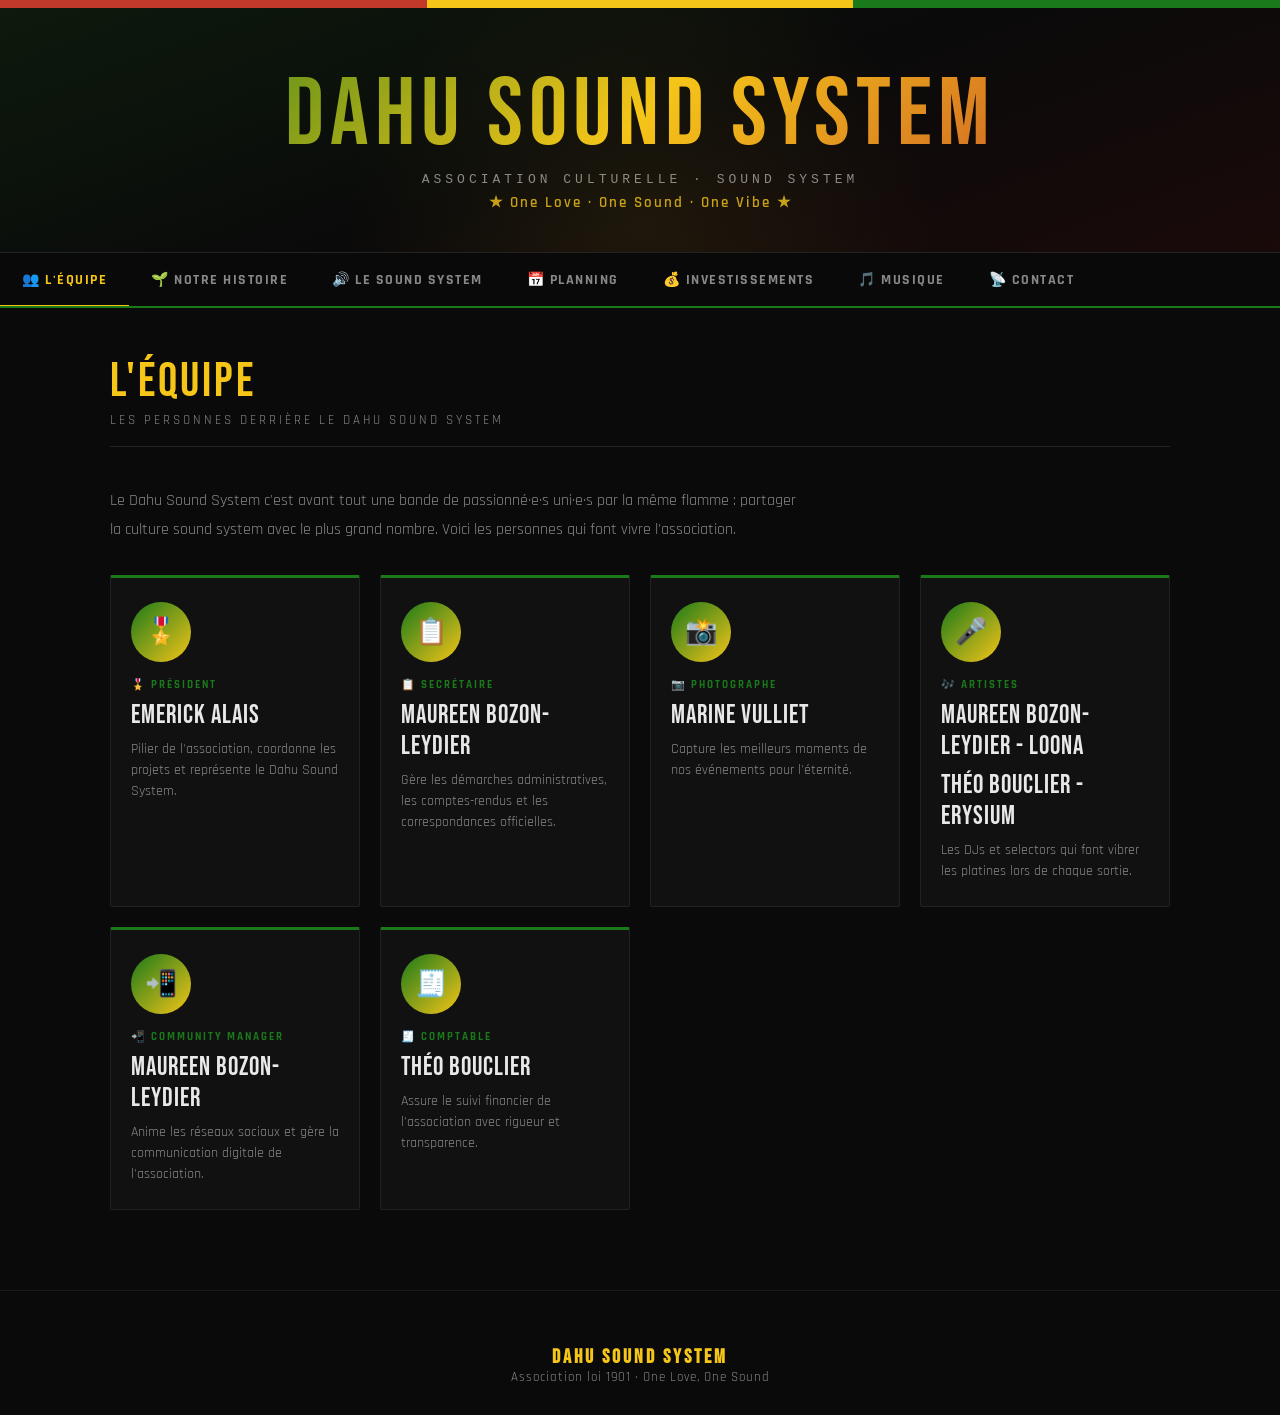
==== index.html @ a4a9c368 "Update index.html" ====
<!DOCTYPE html>
<html lang="fr">
<head>
<meta charset="UTF-8">
<meta name="viewport" content="width=device-width, initial-scale=1.0">
<title>Dahu Sound System</title>
<link href="https://fonts.googleapis.com/css2?family=Bebas+Neue&family=Rajdhani:wght@400;600;700&family=Ubuntu+Mono&display=swap" rel="stylesheet">
<style>
  :root {
    --rasta-green: #1a7a1a;
    --rasta-yellow: #f5c518;
    --rasta-red: #c0392b;
    --dark-bg: #0a0a0a;
    --card-bg: #111111;
    --card-border: #222222;
    --text-main: #e8e8e8;
    --text-muted: #888888;
    --accent: #f5c518;
  }

  * { margin: 0; padding: 0; box-sizing: border-box; }

  body {
    background: var(--dark-bg);
    color: var(--text-main);
    font-family: 'Rajdhani', sans-serif;
    font-size: 17px;
    min-height: 100vh;
  }

  /* ── RASTA BANNER ── */
  .rasta-banner {
    display: flex;
    height: 8px;
    position: sticky;
    top: 0;
    z-index: 1000;
  }
  .rasta-banner span {
    flex: 1;
  }
  .rasta-banner .r { background: var(--rasta-red); }
  .rasta-banner .y { background: var(--rasta-yellow); }
  .rasta-banner .g { background: var(--rasta-green); }

  /* ── HERO ── */
  .hero {
    position: relative;
    background: linear-gradient(160deg, #0d1a0d 0%, #0a0a0a 50%, #1a0a0a 100%);
    padding: 60px 20px 40px;
    text-align: center;
    overflow: hidden;
    border-bottom: 1px solid #222;
  }
  .hero::before {
    content: '';
    position: absolute;
    top: -80px; left: 50%; transform: translateX(-50%);
    width: 600px; height: 600px;
    background: radial-gradient(circle, rgba(245,197,24,0.07) 0%, transparent 70%);
    pointer-events: none;
  }
  .hero-logo {
    font-family: 'Bebas Neue', sans-serif;
    font-size: clamp(48px, 10vw, 96px);
    letter-spacing: 6px;
    line-height: 1;
    background: linear-gradient(135deg, var(--rasta-green) 0%, var(--rasta-yellow) 50%, var(--rasta-red) 100%);
    -webkit-background-clip: text;
    -webkit-text-fill-color: transparent;
    background-clip: text;
    margin-bottom: 8px;
  }
  .hero-sub {
    font-family: 'Ubuntu Mono', monospace;
    color: var(--text-muted);
    letter-spacing: 4px;
    font-size: 13px;
    text-transform: uppercase;
    margin-bottom: 6px;
  }
  .hero-tagline {
    color: var(--rasta-yellow);
    font-size: 15px;
    font-weight: 600;
    letter-spacing: 2px;
    opacity: 0.8;
  }

  /* ── NAV ── */
  .nav-wrapper {
    background: rgba(10,10,10,0.97);
    border-bottom: 2px solid var(--rasta-green);
    position: sticky;
    top: 8px;
    z-index: 999;
    overflow-x: auto;
    white-space: nowrap;
  }
  .nav {
    display: inline-flex;
    min-width: 100%;
  }
  .nav-btn {
    background: none;
    border: none;
    color: var(--text-muted);
    font-family: 'Rajdhani', sans-serif;
    font-size: 14px;
    font-weight: 700;
    letter-spacing: 1.5px;
    text-transform: uppercase;
    padding: 16px 22px;
    cursor: pointer;
    transition: all 0.2s;
    border-bottom: 3px solid transparent;
    position: relative;
    top: 2px;
    flex-shrink: 0;
  }
  .nav-btn:hover { color: var(--rasta-yellow); }
  .nav-btn.active {
    color: var(--rasta-yellow);
    border-bottom-color: var(--rasta-yellow);
  }

  /* ── CONTENT ── */
  .content {
    max-width: 1100px;
    margin: 0 auto;
    padding: 50px 20px 80px;
  }

  .section { display: none; }
  .section.active { display: block; animation: fadeIn 0.35s ease; }

  @keyframes fadeIn {
    from { opacity: 0; transform: translateY(12px); }
    to   { opacity: 1; transform: translateY(0); }
  }

  /* ── TYPOGRAPHY ── */
  .section-title {
    font-family: 'Bebas Neue', sans-serif;
    font-size: 48px;
    letter-spacing: 3px;
    color: var(--rasta-yellow);
    margin-bottom: 6px;
    line-height: 1;
  }
  .section-subtitle {
    color: var(--text-muted);
    font-size: 13px;
    letter-spacing: 3px;
    text-transform: uppercase;
    margin-bottom: 40px;
    padding-bottom: 18px;
    border-bottom: 1px solid #222;
  }

  /* ── CARDS ── */
  .cards-grid {
    display: grid;
    grid-template-columns: repeat(auto-fill, minmax(220px, 1fr));
    gap: 20px;
    margin-top: 30px;
  }
  .card {
    background: var(--card-bg);
    border: 1px solid var(--card-border);
    border-top: 3px solid var(--rasta-green);
    padding: 24px 20px;
    border-radius: 2px;
    transition: border-top-color 0.2s, transform 0.2s;
  }
  .card:hover { border-top-color: var(--rasta-yellow); transform: translateY(-3px); }
  .card-role {
    font-size: 11px;
    letter-spacing: 2px;
    text-transform: uppercase;
    color: var(--rasta-green);
    margin-bottom: 8px;
    font-weight: 700;
  }
  .card-name {
    font-family: 'Bebas Neue', sans-serif;
    font-size: 26px;
    letter-spacing: 1px;
    margin-bottom: 8px;
  }
  .card-desc {
    color: var(--text-muted);
    font-size: 14px;
    line-height: 1.5;
  }
  .card-avatar {
    width: 60px; height: 60px;
    border-radius: 50%;
    background: linear-gradient(135deg, var(--rasta-green), var(--rasta-yellow));
    display: flex; align-items: center; justify-content: center;
    font-family: 'Bebas Neue', sans-serif;
    font-size: 26px;
    color: #000;
    margin-bottom: 16px;
  }

  /* ── TIMELINE ── */
  .timeline { margin-top: 30px; }
  .timeline-item {
    display: flex;
    gap: 24px;
    margin-bottom: 32px;
    position: relative;
  }
  .timeline-item::before {
    content: '';
    position: absolute;
    left: 49px; top: 40px;
    width: 2px; height: calc(100% + 32px);
    background: linear-gradient(to bottom, var(--rasta-green), transparent);
  }
  .timeline-item:last-child::before { display: none; }
  .timeline-year {
    font-family: 'Bebas Neue', sans-serif;
    font-size: 20px;
    color: var(--rasta-yellow);
    min-width: 60px;
    padding-top: 4px;
    text-align: center;
  }
  .timeline-dot {
    width: 14px; height: 14px;
    border-radius: 50%;
    background: var(--rasta-green);
    margin-top: 8px;
    flex-shrink: 0;
    box-shadow: 0 0 10px rgba(26,122,26,0.5);
  }
  .timeline-text h3 {
    color: var(--text-main);
    font-size: 18px;
    font-weight: 700;
    margin-bottom: 4px;
  }
  .timeline-text p { color: var(--text-muted); font-size: 15px; line-height: 1.6; }

  /* ── SUB-TABS ── */
  .sub-nav {
    display: flex;
    gap: 6px;
    margin-bottom: 30px;
    flex-wrap: wrap;
  }
  .sub-btn {
    background: #151515;
    border: 1px solid #333;
    color: var(--text-muted);
    font-family: 'Rajdhani', sans-serif;
    font-size: 13px;
    font-weight: 700;
    letter-spacing: 1px;
    text-transform: uppercase;
    padding: 8px 18px;
    cursor: pointer;
    transition: all 0.2s;
    border-radius: 2px;
  }
  .sub-btn:hover { color: var(--text-main); border-color: #555; }
  .sub-btn.active {
    background: var(--rasta-green);
    border-color: var(--rasta-green);
    color: #fff;
  }
  .sub-section { display: none; }
  .sub-section.active { display: block; animation: fadeIn 0.25s ease; }

  /* ── PHOTO GRID ── */
  .photo-grid {
    display: grid;
    grid-template-columns: repeat(auto-fill, minmax(240px, 1fr));
    gap: 12px;
    margin-top: 20px;
  }
  .photo-placeholder {
    aspect-ratio: 4/3;
    background: linear-gradient(135deg, #151515, #1a1a1a);
    border: 1px solid #252525;
    border-radius: 2px;
    display: flex;
    flex-direction: column;
    align-items: center;
    justify-content: center;
    color: #333;
    font-size: 13px;
    letter-spacing: 1px;
    text-transform: uppercase;
    gap: 8px;
    transition: border-color 0.2s;
  }
  .photo-placeholder:hover { border-color: var(--rasta-green); }
  .photo-placeholder svg { opacity: 0.3; }

  /* ── PLANNING TABLE ── */
  .planning-table {
    width: 100%;
    border-collapse: collapse;
    margin-top: 20px;
  }
  .planning-table th {
    text-align: left;
    padding: 12px 16px;
    font-size: 11px;
    letter-spacing: 2px;
    text-transform: uppercase;
    color: var(--rasta-green);
    border-bottom: 2px solid #222;
    font-weight: 700;
  }
  .planning-table td {
    padding: 14px 16px;
    border-bottom: 1px solid #1a1a1a;
    font-size: 15px;
    vertical-align: middle;
  }
  .planning-table tr:hover td { background: #111; }
  .badge {
    display: inline-block;
    padding: 3px 10px;
    border-radius: 20px;
    font-size: 11px;
    font-weight: 700;
    letter-spacing: 1px;
    text-transform: uppercase;
  }
  .badge-confirmed { background: rgba(26,122,26,0.2); color: var(--rasta-green); border: 1px solid var(--rasta-green); }
  .badge-pending   { background: rgba(245,197,24,0.15); color: var(--rasta-yellow); border: 1px solid var(--rasta-yellow); }

  /* ── BUDGET ── */
  .budget-total {
    background: linear-gradient(135deg, #0d1a0d, #111);
    border: 1px solid var(--rasta-green);
    border-left: 5px solid var(--rasta-green);
    padding: 32px;
    margin-bottom: 30px;
    display: flex;
    align-items: center;
    gap: 30px;
    flex-wrap: wrap;
  }
  .budget-amount {
    font-family: 'Bebas Neue', sans-serif;
    font-size: 64px;
    color: var(--rasta-yellow);
    line-height: 1;
    letter-spacing: 2px;
  }
  .budget-label { color: var(--text-muted); font-size: 13px; letter-spacing: 2px; text-transform: uppercase; }
  .budget-rows { margin-top: 20px; }
  .budget-row {
    display: flex;
    justify-content: space-between;
    align-items: center;
    padding: 14px 0;
    border-bottom: 1px solid #1a1a1a;
  }
  .budget-row-name { color: var(--text-main); font-weight: 600; }
  .budget-row-amount { color: var(--rasta-yellow); font-family: 'Ubuntu Mono', monospace; font-size: 15px; }
  .budget-row-bar { height: 3px; background: #1a1a1a; margin-top: 6px; border-radius: 2px; overflow: hidden; }
  .budget-row-fill { height: 100%; background: linear-gradient(90deg, var(--rasta-green), var(--rasta-yellow)); border-radius: 2px; }

  /* ── MUSIC LINKS ── */
  .music-links { display: flex; flex-direction: column; gap: 14px; margin-top: 20px; }
  .music-link {
    display: flex;
    align-items: center;
    gap: 16px;
    background: var(--card-bg);
    border: 1px solid var(--card-border);
    padding: 18px 22px;
    text-decoration: none;
    color: var(--text-main);
    transition: border-color 0.2s, transform 0.2s;
    border-radius: 2px;
  }
  .music-link:hover { border-color: var(--rasta-yellow); transform: translateX(4px); }
  .music-link-icon {
    width: 44px; height: 44px;
    border-radius: 50%;
    display: flex; align-items: center; justify-content: center;
    font-size: 20px;
    flex-shrink: 0;
  }
  .music-link-info strong { display: block; font-size: 16px; font-weight: 700; margin-bottom: 2px; }
  .music-link-info span { color: var(--text-muted); font-size: 13px; }

  /* ── CONTACT ── */
  .contact-grid { display: grid; grid-template-columns: repeat(auto-fill, minmax(260px, 1fr)); gap: 16px; margin-top: 20px; }
  .contact-card {
    display: flex;
    align-items: center;
    gap: 16px;
    background: var(--card-bg);
    border: 1px solid var(--card-border);
    padding: 20px;
    border-radius: 2px;
    text-decoration: none;
    color: var(--text-main);
    transition: all 0.2s;
  }
  .contact-card:hover { border-color: var(--rasta-yellow); transform: translateY(-2px); }
  .contact-icon {
    width: 48px; height: 48px;
    border-radius: 8px;
    display: flex; align-items: center; justify-content: center;
    font-size: 22px;
    flex-shrink: 0;
  }
  .contact-info strong { display: block; font-size: 15px; font-weight: 700; }
  .contact-info span { color: var(--text-muted); font-size: 13px; }

  /* ── MATOS LINKS ── */
  .matos-list { display: grid; grid-template-columns: repeat(auto-fill, minmax(300px, 1fr)); gap: 14px; margin-top: 20px; }
  .matos-card {
    background: var(--card-bg);
    border: 1px solid var(--card-border);
    border-left: 4px solid var(--rasta-red);
    padding: 20px;
    border-radius: 2px;
    text-decoration: none;
    color: var(--text-main);
    display: block;
    transition: all 0.2s;
  }
  .matos-card:hover { border-left-color: var(--rasta-yellow); transform: translateX(4px); }
  .matos-card strong { display: block; font-size: 16px; font-weight: 700; margin-bottom: 4px; }
  .matos-card span { color: var(--text-muted); font-size: 13px; }

  /* ── DESCRIPTION TEXT ── */
  .prose {
    color: var(--text-muted);
    line-height: 1.8;
    font-size: 16px;
    max-width: 700px;
    margin-bottom: 30px;
  }
  .prose strong { color: var(--text-main); }

  /* ── RASTA STRIPE DIVIDER ── */
  .rasta-divider {
    display: flex;
    height: 3px;
    margin: 30px 0;
    border-radius: 2px;
    overflow: hidden;
  }
  .rasta-divider span { flex: 1; }
  .rasta-divider .r { background: var(--rasta-red); }
  .rasta-divider .y { background: var(--rasta-yellow); }
  .rasta-divider .g { background: var(--rasta-green); }

  /* ── FOOTER ── */
  footer {
    text-align: center;
    padding: 30px 20px;
    border-top: 1px solid #1a1a1a;
    color: var(--text-muted);
    font-size: 13px;
    letter-spacing: 1px;
  }
  .footer-rasta { display: flex; height: 4px; margin-bottom: 20px; }
  .footer-rasta span { flex: 1; }

  /* ── SCROLLBAR ── */
  ::-webkit-scrollbar { width: 6px; height: 6px; }
  ::-webkit-scrollbar-track { background: #0a0a0a; }
  ::-webkit-scrollbar-thumb { background: var(--rasta-green); border-radius: 3px; }

  @media (max-width: 600px) {
    .nav-btn { padding: 14px 14px; font-size: 12px; }
    .budget-amount { font-size: 44px; }
    .section-title { font-size: 36px; }
  }
</style>

</head>
<body>

<!-- Rasta banner -->
<div class="rasta-banner">
  <span class="r"></span><span class="y"></span><span class="g"></span>
</div>

<!-- HERO -->
<div class="hero">
  <div class="hero-logo">Dahu Sound System</div>
  <div class="hero-sub">Association Culturelle · Sound System</div>
  <div class="hero-tagline">★ One Love · One Sound · One Vibe ★</div>
</div>

<!-- NAVIGATION -->
<div class="nav-wrapper">
  <nav class="nav">
    <button class="nav-btn active" onclick="showSection('equipe')">👥 L'Équipe</button>
    <button class="nav-btn" onclick="showSection('creation')">🌱 Notre Histoire</button>
    <button class="nav-btn" onclick="showSection('sound')">🔊 Le Sound System</button>
    <button class="nav-btn" onclick="showSection('planning')">📅 Planning</button>
    <button class="nav-btn" onclick="showSection('budget')">💰 Investissements</button>
    <button class="nav-btn" onclick="showSection('musique')">🎵 Musique</button>
    <button class="nav-btn" onclick="showSection('contact')">📡 Contact</button>
  </nav>
</div>

<!-- CONTENT -->
<div class="content">

  <!-- ═══ ÉQUIPE ═══ -->
  <div id="equipe" class="section active">
    <div class="section-title">L'Équipe</div>
    <div class="section-subtitle">Les personnes derrière le Dahu Sound System</div>
    <p class="prose">Le Dahu Sound System c'est avant tout une bande de passionné·e·s uni·e·s par la même flamme : partager la culture sound system avec le plus grand nombre. Voici les personnes qui font vivre l'association.</p>
    <div class="cards-grid">
      <div class="card">
        <div class="card-avatar">🎖️</div>
        <div class="card-role">🎖️ Président</div>
        <div class="card-name">Emerick ALAIS</div>
        <div class="card-desc">Pilier de l'association, coordonne les projets et représente le Dahu Sound System.</div>
      </div>
      <div class="card">
        <div class="card-avatar">📋</div>
        <div class="card-role">📋 Secrétaire</div>
        <div class="card-name">Maureen BOZON-LEYDIER</div>
        <div class="card-desc">Gère les démarches administratives, les comptes-rendus et les correspondances officielles.</div>
      </div>
      <div class="card">
        <div class="card-avatar">📸</div>
        <div class="card-role">📷 Photographe</div>
        <div class="card-name">Marine VULLIET</div>
        <div class="card-desc">Capture les meilleurs moments de nos événements pour l'éternité.</div>
      </div>
      <div class="card">
        <div class="card-avatar">🎤</div>
        <div class="card-role">🎶 Artistes</div>
        <div class="card-name">Maureen BOZON-LEYDIER - LOONA</div>
        <div class="card-name">Théo BOUCLIER - ERYSIUM</div>
        <div class="card-desc">Les DJs et selectors qui font vibrer les platines lors de chaque sortie.</div>
      </div>
      <div class="card">
        <div class="card-avatar">📲</div>
        <div class="card-role">📲 Community Manager</div>
        <div class="card-name">Maureen BOZON-LEYDIER</div>
        <div class="card-desc">Anime les réseaux sociaux et gère la communication digitale de l'association.</div>
      </div>
      <div class="card">
        <div class="card-avatar">🧾</div>
        <div class="card-role">🧾 Comptable</div>
        <div class="card-name">Théo BOUCLIER</div>
        <div class="card-desc">Assure le suivi financier de l'association avec rigueur et transparence.</div>
      </div>
    </div>
  </div>

  <!-- ═══ HISTOIRE ═══ -->
  <div id="creation" class="section">
    <div class="section-title">Notre Histoire</div>
    <div class="section-subtitle">La genèse du Dahu Sound System</div>
    <p class="prose">
      Le Dahu Sound System est né d'une passion partagée pour la culture reggae, dub et sound system. Depuis nos débuts, nous construisons pièce par pièce un sound capable de faire vibrer les murs et les cœurs. Voici les grandes étapes de notre aventure collective.
    </p>
    <div class="rasta-divider"><span class="r"></span><span class="y"></span><span class="g"></span></div>
    <div class="timeline">
      <div class="timeline-item">
        <div class="timeline-year">2024</div>
        <div class="timeline-dot"></div>
        <div class="timeline-text">
          <h3>🌱 L'idée germe</h3>
          <p>Quelques amis passionnés de sound system décident de se lancer dans l'aventure. Les premières discussions, les premiers rêves, les premières convictions.</p>
        </div>
      </div>
      <div class="timeline-item">
        <div class="timeline-year">07 / 2024</div>
        <div class="timeline-dot"></div>
        <div class="timeline-text">
          <h3>📜 Création officielle de l'association</h3>
          <p>Le Dahu Sound System devient une association loi 1901. Rédaction des statuts, élection du bureau, immatriculation. L'aventure est officielle !</p>
        </div>
      </div>
      <div class="timeline-item">
        <div class="timeline-year">2025 - 2026</div>
        <div class="timeline-dot"></div>
        <div class="timeline-text">
          <h3>🔊 Construction du sound</h3>
          <p>Début de la construction artisanale du sound system. Chaque caisse, chaque ampli, chaque câble est choisi, installé et testé avec soin.</p>
        </div>
      </div>
      <div class="timeline-item">
        <div class="timeline-year">12 / 2025</div>
        <div class="timeline-dot"></div>
        <div class="timeline-text">
          <h3>🎉 Première sortie publique</h3>
          <p>Le Crew joue sur les caissons de proches : <a href="https://www.instagram.com/lion.el_sound_system" target="_blank">Lion.el_sound_system</a></p>
        </div>
      </div>
      <div class="timeline-item">
        <div class="timeline-year">04 / 2026</div>
        <div class="timeline-dot"></div>
        <div class="timeline-text">
          <h3>🎉 Première sortie publique</h3>
          <p>Le Dahu Sound System sort pour la première fois et fait résonner sa bass dans l'espace public. Un moment inoubliable pour toute l'équipe.</p>
        </div>
      </div>
      <div class="timeline-item">
        <div class="timeline-year">2026+</div>
        <div class="timeline-dot"></div>
        <div class="timeline-text">
          <h3>🚀 La suite s'écrit...</h3>
          <p>Développement du sound, nouveaux événements, nouvelles collaborations. L'histoire continue, et les meilleures pages restent à écrire.</p>
        </div>
      </div>
    </div>
  </div>

  <!-- ═══ SOUND SYSTEM ═══ -->
  <div id="sound" class="section">
    <div class="section-title">Le Sound System</div>
    <div class="section-subtitle">Technique · Galerie · Construction · Acheter du matos</div>

    <div class="sub-nav">
      <button class="sub-btn active" onclick="showSub('plan')">📐 Plan & Technique</button>
      <button class="sub-btn" onclick="showSub('photos')">📸 Photos</button>
      <button class="sub-btn" onclick="showSub('construction')">🔧 La Construction</button>
      <button class="sub-btn" onclick="showSub('matos')">🛒 Acheter du matos</button>
    </div>

    <!-- Plan -->
    <div id="plan" class="sub-section active">
      <p class="prose">Schéma technique de notre installation. Le Dahu Sound System est construit entièrement par les membres de l'association.</p>
      <p class="prose">
        <strong>Configuration actuelle :</strong> 
        <ul>
          <li>2 caissons de SUB - </li>
          <li>2 caissons medium - </li>
          <li>2 caissons d'aigus - </li>
          <li>1 ampli de puissance 4 canaux (5000W RMS total)</li>
          <li>1 table de mixage DJ 4 voies</li>
          <li>Dsp, effects ...</li>
          <li>Câblage professionnel et connectique -</li>

      </p>
    </div>

    <!-- Photos -->
    <div id="photos" class="sub-section">
      <p class="prose">Galerie photos de nos événements et de notre sound system en action.</p>
      <div class="photo-grid">
        <div class="photo-placeholder">
          <svg width="32" height="32" viewBox="0 0 24 24" fill="none" stroke="currentColor" stroke-width="1.5"><rect x="3" y="3" width="18" height="18" rx="2"/><circle cx="8.5" cy="8.5" r="1.5"/><path d="M21 15l-5-5L5 21"/></svg>
          Ajouter une photo
        </div>
        <div class="photo-placeholder">
          <svg width="32" height="32" viewBox="0 0 24 24" fill="none" stroke="currentColor" stroke-width="1.5"><rect x="3" y="3" width="18" height="18" rx="2"/><circle cx="8.5" cy="8.5" r="1.5"/><path d="M21 15l-5-5L5 21"/></svg>
          Ajouter une photo
        </div>
        <div class="photo-placeholder">
          <svg width="32" height="32" viewBox="0 0 24 24" fill="none" stroke="currentColor" stroke-width="1.5"><rect x="3" y="3" width="18" height="18" rx="2"/><circle cx="8.5" cy="8.5" r="1.5"/><path d="M21 15l-5-5L5 21"/></svg>
          Ajouter une photo
        </div>
        <div class="photo-placeholder">
          <svg width="32" height="32" viewBox="0 0 24 24" fill="none" stroke="currentColor" stroke-width="1.5"><rect x="3" y="3" width="18" height="18" rx="2"/><circle cx="8.5" cy="8.5" r="1.5"/><path d="M21 15l-5-5L5 21"/></svg>
          Ajouter une photo
        </div>
        <div class="photo-placeholder">
          <svg width="32" height="32" viewBox="0 0 24 24" fill="none" stroke="currentColor" stroke-width="1.5"><rect x="3" y="3" width="18" height="18" rx="2"/><circle cx="8.5" cy="8.5" r="1.5"/><path d="M21 15l-5-5L5 21"/></svg>
          Ajouter une photo
        </div>
        <div class="photo-placeholder">
          <svg width="32" height="32" viewBox="0 0 24 24" fill="none" stroke="currentColor" stroke-width="1.5"><rect x="3" y="3" width="18" height="18" rx="2"/><circle cx="8.5" cy="8.5" r="1.5"/><path d="M21 15l-5-5L5 21"/></svg>
          Ajouter une photo
        </div>
      </div>
    </div>

    <!-- Construction -->
    <div id="construction" class="sub-section">
      <p class="prose">Tout notre sound system a été construit de nos propres mains. Voici les étapes clés de la fabrication.</p>
      <div class="photo-grid">
        <div class="photo-placeholder">
          <svg width="32" height="32" viewBox="0 0 24 24" fill="none" stroke="currentColor" stroke-width="1.5"><path d="M14.7 6.3a1 1 0 000 1.4l1.6 1.6a1 1 0 001.4 0l3.77-3.77a6 6 0 01-7.94 7.94l-6.91 6.91a2.12 2.12 0 01-3-3l6.91-6.91a6 6 0 017.94-7.94l-3.76 3.76z"/></svg>
          Phase construction
        </div>
        <div class="photo-placeholder">
          <svg width="32" height="32" viewBox="0 0 24 24" fill="none" stroke="currentColor" stroke-width="1.5"><path d="M14.7 6.3a1 1 0 000 1.4l1.6 1.6a1 1 0 001.4 0l3.77-3.77a6 6 0 01-7.94 7.94l-6.91 6.91a2.12 2.12 0 01-3-3l6.91-6.91a6 6 0 017.94-7.94l-3.76 3.76z"/></svg>
          Câblage interne
        </div>
        <div class="photo-placeholder">
          <svg width="32" height="32" viewBox="0 0 24 24" fill="none" stroke="currentColor" stroke-width="1.5"><path d="M14.7 6.3a1 1 0 000 1.4l1.6 1.6a1 1 0 001.4 0l3.77-3.77a6 6 0 01-7.94 7.94l-6.91 6.91a2.12 2.12 0 01-3-3l6.91-6.91a6 6 0 017.94-7.94l-3.76 3.76z"/></svg>
          Tests audio
        </div>
        <div class="photo-placeholder">
          <svg width="32" height="32" viewBox="0 0 24 24" fill="none" stroke="currentColor" stroke-width="1.5"><path d="M14.7 6.3a1 1 0 000 1.4l1.6 1.6a1 1 0 001.4 0l3.77-3.77a6 6 0 01-7.94 7.94l-6.91 6.91a2.12 2.12 0 01-3-3l6.91-6.91a6 6 0 017.94-7.94l-3.76 3.76z"/></svg>
          Finitions & peinture
        </div>
      </div>
    </div>

    <!-- Matos -->
    <div id="matos" class="sub-section">
      <p class="prose">Les boutiques et sites sur lesquels nous avons acheter du matériel pour la construction du sound system.</p>
      <p class="prose">Attention nous ne prenons aucune responsabilité quand a vos achat et a l'utilisation du matériel.</p>
      <div class="matos-list">
        Exemple :         
        
        
        
        <a href="https://www.toutlehautparleur.com" target="_blank" class="matos-card">
          <strong>🔊 tout le haut parleur</strong>
          <span>Enceintes, amplis, câbles — bon rapport qualité/prix</span>
        </a>
        <a href="https://www.thomann.de/fr" target="_blank" class="matos-card">
          <strong>🎛️ Thomann</strong>
          <span>Le géant européen du matériel audio & musical</span>
        </a>
        <a href="https://www.kirstein.fr" target="_blank" class="matos-card">
          <strong>🎵 Kirstein</strong>
          <span>Matériel DJ, mixage et sono — livraison rapide</span>
        </a>
        <a href="https://www.leroymerlin.fr" target="_blank" class="matos-card">
          <strong>🪚 Leroy Merlin</strong>
          <span>Bois, visserie, outillage pour la construction des baffles</span>
        </a>
        <a href="https://www.amazon.fr" target="_blank" class="matos-card">
          <strong>📦 Amazon</strong>
          <span>Connecteurs, câbles, quincaillerie en tout genre</span>
        </a>
        <a href="https://www.jbaudiounits.com/" target="_blank" class="matos-card">
          <strong>🎵 JB Audio Units</strong>
          <span>Dub siren, effects : Reverb / Echo </span>
        </a>
      </div>
    </div>
  </div>

  <!-- ═══ PLANNING ═══ -->
  <div id="planning" class="section">
    <div class="section-title">Planning</div>
    <div class="section-subtitle">Nos prochaines sorties et événements</div>
    <table class="planning-table">
      <thead>
        <tr>
          <th>Date</th>
          <th>Événement</th>
          <th>Lieu</th>
          <th>Statut</th>
        </tr>
      </thead>
      <tbody>
        <tr>
          <td><strong>11 Avr 2025</strong></td>
          <td>Sound System Session #1</td>
          <td>📍 Thorens-Glières</td>
          <td><span class="badge badge-confirmed">Confirmé</span></td>
        </tr>
        <tr>
          <td><strong>?</strong></td>
          <td>Autres ??</td>
          <td>📍 À définir</td>
          <td><span class="badge badge-pending">En attente</span></td>
        </tr>
      </tbody>
    </table>
    <p style="color:var(--text-muted);font-size:13px;margin-top:20px;">* Les dates et lieux peuvent évoluer. Suivez-nous sur nos réseaux pour les annonces officielles.</p>
  </div>

  <!-- ═══ BUDGET ═══ -->
  <div id="budget" class="section">
    <div class="section-title">Investissements</div>
    <div class="section-subtitle">Transparence totale sur les dépenses de l'association</div>
    <div class="budget-total">
      <div>
        <div class="budget-label">💰 Investissement total</div>
        <div class="budget-amount">2 182,95 €</div>
        <div class="budget-label" style="margin-top:6px;">depuis la création du Dahu Sound System</div>
      </div>
    </div>
    <div class="budget-rows">
      <div class="budget-row">
        <div>
          <div class="budget-row-name">🔊 Haut-parleurs</div>
          <div class="budget-row-bar"><div class="budget-row-fill" style="width:70%"></div></div>
        </div>
        <div class="budget-row-amount">X XXX €</div>
      </div>
      <div class="budget-row">
        <div>
          <div class="budget-row-name">⚡ Amplification</div>
          <div class="budget-row-bar"><div class="budget-row-fill" style="width:45%"></div></div>
        </div>
        <div class="budget-row-amount">X XXX €</div>
      </div>
      <div class="budget-row">
        <div>
          <div class="budget-row-name">🎛️ Mixage & sources</div>
          <div class="budget-row-bar"><div class="budget-row-fill" style="width:30%"></div></div>
        </div>
        <div class="budget-row-amount">X XXX €</div>
      </div>
      <div class="budget-row">
        <div>
          <div class="budget-row-name">🪚 Bois & construction</div>
          <div class="budget-row-bar"><div class="budget-row-fill" style="width:25%"></div></div>
        </div>
        <div class="budget-row-amount">X XXX €</div>
      </div>
      <div class="budget-row">
        <div>
          <div class="budget-row-name">🔌 Câblage & connectique</div>
          <div class="budget-row-bar"><div class="budget-row-fill" style="width:15%"></div></div>
        </div>
        <div class="budget-row-amount">X XXX €</div>
      </div>
      <div class="budget-row">
        <div>
          <div class="budget-row-name">📜 Frais administratifs</div>
          <div class="budget-row-bar"><div class="budget-row-fill" style="width:5%"></div></div>
        </div>
        <div class="budget-row-amount">X XXX €</div>
      </div>
    </div>
  </div>

  <!-- ═══ MUSIQUE ═══ -->
  <div id="musique" class="section">
    <div class="section-title">Musique</div>
    <div class="section-subtitle">Productions & mixes des membres du Dahu Sound System</div>
    <p class="prose">Retrouvez les créations musicales des membres de l'association : mixes, productions, riddims et exclusivités. Tout ça fait avec amour et passion.</p>
    <div class="music-links">
      <a href="#" class="music-link">
        <div class="music-link-icon" style="background:rgba(245,197,24,0.15);color:var(--rasta-yellow);">🎧</div>
        <div class="music-link-info">
          <strong>SoundCloud – Dahu Sound System</strong>
          <span>Nos mixes en écoute libre</span>
        </div>
        <div style="margin-left:auto;color:#333;">→</div>
      </a>
    </div>
  </div>

  <!-- ═══ CONTACT ═══ -->
  <div id="contact" class="section">
    <div class="section-title">Nous Contacter</div>
    <div class="section-subtitle">Rejoins la vibe, connecte-toi au Dahu</div>
    <p class="prose">Tu veux en savoir plus, proposer une date, collaborer ou juste dire allo ? Voici tous nos canaux de communication.</p>
    <div class="contact-grid">
      <a href="https://instagram.com/dahusoundsystem" target="_blank" class="contact-card">
        <div class="contact-icon" style="background:linear-gradient(135deg,#f09433,#e6683c,#dc2743,#cc2366,#bc1888);">📸</div>
        <div class="contact-info">
          <strong>Instagram</strong>
          <span>@dahusoundsystem</span>
        </div>
      </a>
      <a href="mailto:contact@dahusoundsystem.fr" class="contact-card">
        <div class="contact-icon" style="background:linear-gradient(135deg,var(--rasta-green),#0d4d0d);">✉️</div>
        <div class="contact-info">
          <strong>Email</strong>
          <span>contact@dahusoundsystem.fr</span>
        </div>
      </a>
    </div>
    <div class="rasta-divider" style="margin-top:40px;"><span class="r"></span><span class="y"></span><span class="g"></span></div>
    <p class="prose" style="text-align:center;margin-top:30px;max-width:100%;">
      <strong>Une association, une passion, une famille.</strong><br>
      Le Dahu Sound System vous attend sur la piste.
    </p>
  </div>

</div>

<!-- FOOTER -->
<footer>
  <div class="footer-rasta"><span class="r"></span><span class="y"></span><span class="g"></span></div>
  <strong style="color:var(--rasta-yellow);font-family:'Bebas Neue',sans-serif;font-size:20px;letter-spacing:3px;">Dahu Sound System</strong><br>
  Association loi 1901 · One Love, One Sound
</footer>

<script>
function showSection(id) {
  document.querySelectorAll('.section').forEach(s => s.classList.remove('active'));
  document.querySelectorAll('.nav-btn').forEach(b => b.classList.remove('active'));
  document.getElementById(id).classList.add('active');
  event.target.classList.add('active');
  window.scrollTo({ top: 0, behavior: 'smooth' });
}
function showSub(id) {
  document.querySelectorAll('.sub-section').forEach(s => s.classList.remove('active'));
  document.querySelectorAll('.sub-btn').forEach(b => b.classList.remove('active'));
  document.getElementById(id).classList.add('active');
  event.target.classList.add('active');
}
</script>
</body>
</html>
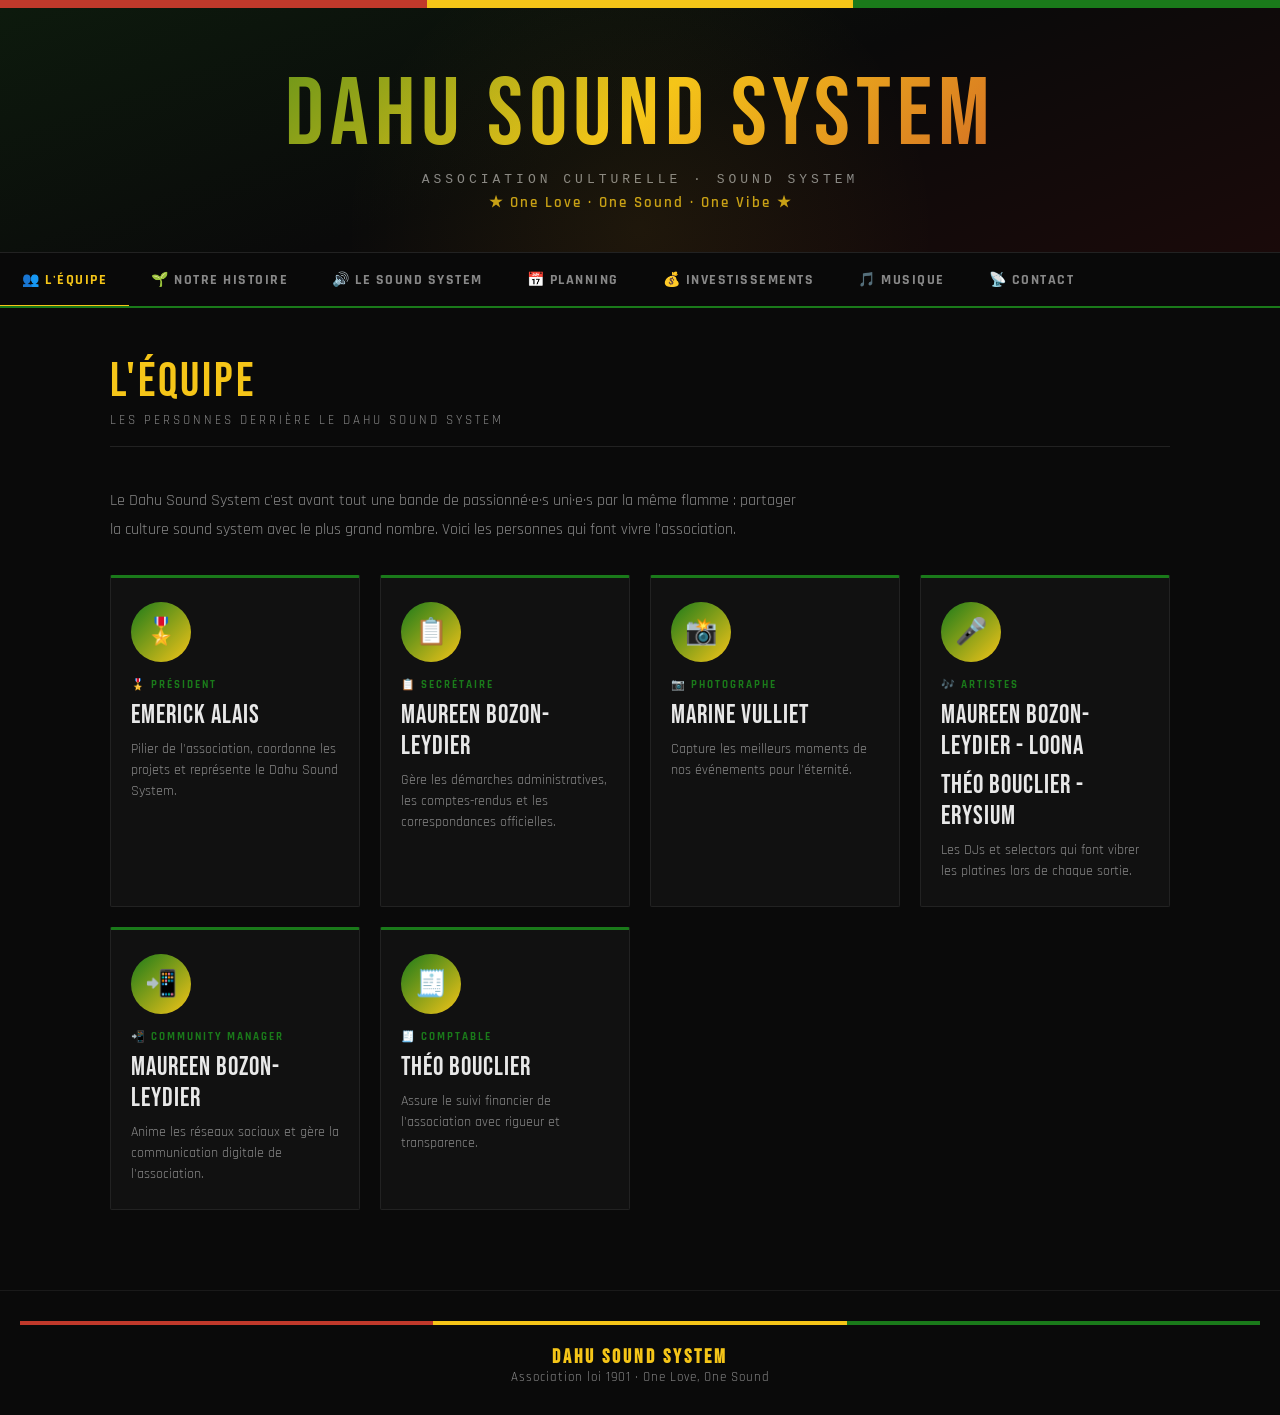
==== commit 0becaf63: "restructuration du dev" ====
--- a/index.html
+++ b/index.html
@@ -3,518 +3,20 @@
 <head>
 <meta charset="UTF-8">
 <meta name="viewport" content="width=device-width, initial-scale=1.0">
-<title>Dahu Sound System</title>
+<title>Dahu Sound System — L'Équipe</title>
+<link rel="preconnect" href="https://fonts.googleapis.com">
+<link rel="preconnect" href="https://fonts.gstatic.com" crossorigin>
 <link href="https://fonts.googleapis.com/css2?family=Bebas+Neue&family=Rajdhani:wght@400;600;700&family=Ubuntu+Mono&display=swap" rel="stylesheet">
-<style>
-  :root {
-    --rasta-green: #1a7a1a;
-    --rasta-yellow: #f5c518;
-    --rasta-red: #c0392b;
-    --dark-bg: #0a0a0a;
-    --card-bg: #111111;
-    --card-border: #222222;
-    --text-main: #e8e8e8;
-    --text-muted: #888888;
-    --accent: #f5c518;
-  }
-
-  * { margin: 0; padding: 0; box-sizing: border-box; }
-
-  body {
-    background: var(--dark-bg);
-    color: var(--text-main);
-    font-family: 'Rajdhani', sans-serif;
-    font-size: 17px;
-    min-height: 100vh;
-  }
-
-  /* ── RASTA BANNER ── */
-  .rasta-banner {
-    display: flex;
-    height: 8px;
-    position: sticky;
-    top: 0;
-    z-index: 1000;
-  }
-  .rasta-banner span {
-    flex: 1;
-  }
-  .rasta-banner .r { background: var(--rasta-red); }
-  .rasta-banner .y { background: var(--rasta-yellow); }
-  .rasta-banner .g { background: var(--rasta-green); }
-
-  /* ── HERO ── */
-  .hero {
-    position: relative;
-    background: linear-gradient(160deg, #0d1a0d 0%, #0a0a0a 50%, #1a0a0a 100%);
-    padding: 60px 20px 40px;
-    text-align: center;
-    overflow: hidden;
-    border-bottom: 1px solid #222;
-  }
-  .hero::before {
-    content: '';
-    position: absolute;
-    top: -80px; left: 50%; transform: translateX(-50%);
-    width: 600px; height: 600px;
-    background: radial-gradient(circle, rgba(245,197,24,0.07) 0%, transparent 70%);
-    pointer-events: none;
-  }
-  .hero-logo {
-    font-family: 'Bebas Neue', sans-serif;
-    font-size: clamp(48px, 10vw, 96px);
-    letter-spacing: 6px;
-    line-height: 1;
-    background: linear-gradient(135deg, var(--rasta-green) 0%, var(--rasta-yellow) 50%, var(--rasta-red) 100%);
-    -webkit-background-clip: text;
-    -webkit-text-fill-color: transparent;
-    background-clip: text;
-    margin-bottom: 8px;
-  }
-  .hero-sub {
-    font-family: 'Ubuntu Mono', monospace;
-    color: var(--text-muted);
-    letter-spacing: 4px;
-    font-size: 13px;
-    text-transform: uppercase;
-    margin-bottom: 6px;
-  }
-  .hero-tagline {
-    color: var(--rasta-yellow);
-    font-size: 15px;
-    font-weight: 600;
-    letter-spacing: 2px;
-    opacity: 0.8;
-  }
-
-  /* ── NAV ── */
-  .nav-wrapper {
-    background: rgba(10,10,10,0.97);
-    border-bottom: 2px solid var(--rasta-green);
-    position: sticky;
-    top: 8px;
-    z-index: 999;
-    overflow-x: auto;
-    white-space: nowrap;
-  }
-  .nav {
-    display: inline-flex;
-    min-width: 100%;
-  }
-  .nav-btn {
-    background: none;
-    border: none;
-    color: var(--text-muted);
-    font-family: 'Rajdhani', sans-serif;
-    font-size: 14px;
-    font-weight: 700;
-    letter-spacing: 1.5px;
-    text-transform: uppercase;
-    padding: 16px 22px;
-    cursor: pointer;
-    transition: all 0.2s;
-    border-bottom: 3px solid transparent;
-    position: relative;
-    top: 2px;
-    flex-shrink: 0;
-  }
-  .nav-btn:hover { color: var(--rasta-yellow); }
-  .nav-btn.active {
-    color: var(--rasta-yellow);
-    border-bottom-color: var(--rasta-yellow);
-  }
-
-  /* ── CONTENT ── */
-  .content {
-    max-width: 1100px;
-    margin: 0 auto;
-    padding: 50px 20px 80px;
-  }
-
-  .section { display: none; }
-  .section.active { display: block; animation: fadeIn 0.35s ease; }
-
-  @keyframes fadeIn {
-    from { opacity: 0; transform: translateY(12px); }
-    to   { opacity: 1; transform: translateY(0); }
-  }
-
-  /* ── TYPOGRAPHY ── */
-  .section-title {
-    font-family: 'Bebas Neue', sans-serif;
-    font-size: 48px;
-    letter-spacing: 3px;
-    color: var(--rasta-yellow);
-    margin-bottom: 6px;
-    line-height: 1;
-  }
-  .section-subtitle {
-    color: var(--text-muted);
-    font-size: 13px;
-    letter-spacing: 3px;
-    text-transform: uppercase;
-    margin-bottom: 40px;
-    padding-bottom: 18px;
-    border-bottom: 1px solid #222;
-  }
-
-  /* ── CARDS ── */
-  .cards-grid {
-    display: grid;
-    grid-template-columns: repeat(auto-fill, minmax(220px, 1fr));
-    gap: 20px;
-    margin-top: 30px;
-  }
-  .card {
-    background: var(--card-bg);
-    border: 1px solid var(--card-border);
-    border-top: 3px solid var(--rasta-green);
-    padding: 24px 20px;
-    border-radius: 2px;
-    transition: border-top-color 0.2s, transform 0.2s;
-  }
-  .card:hover { border-top-color: var(--rasta-yellow); transform: translateY(-3px); }
-  .card-role {
-    font-size: 11px;
-    letter-spacing: 2px;
-    text-transform: uppercase;
-    color: var(--rasta-green);
-    margin-bottom: 8px;
-    font-weight: 700;
-  }
-  .card-name {
-    font-family: 'Bebas Neue', sans-serif;
-    font-size: 26px;
-    letter-spacing: 1px;
-    margin-bottom: 8px;
-  }
-  .card-desc {
-    color: var(--text-muted);
-    font-size: 14px;
-    line-height: 1.5;
-  }
-  .card-avatar {
-    width: 60px; height: 60px;
-    border-radius: 50%;
-    background: linear-gradient(135deg, var(--rasta-green), var(--rasta-yellow));
-    display: flex; align-items: center; justify-content: center;
-    font-family: 'Bebas Neue', sans-serif;
-    font-size: 26px;
-    color: #000;
-    margin-bottom: 16px;
-  }
-
-  /* ── TIMELINE ── */
-  .timeline { margin-top: 30px; }
-  .timeline-item {
-    display: flex;
-    gap: 24px;
-    margin-bottom: 32px;
-    position: relative;
-  }
-  .timeline-item::before {
-    content: '';
-    position: absolute;
-    left: 49px; top: 40px;
-    width: 2px; height: calc(100% + 32px);
-    background: linear-gradient(to bottom, var(--rasta-green), transparent);
-  }
-  .timeline-item:last-child::before { display: none; }
-  .timeline-year {
-    font-family: 'Bebas Neue', sans-serif;
-    font-size: 20px;
-    color: var(--rasta-yellow);
-    min-width: 60px;
-    padding-top: 4px;
-    text-align: center;
-  }
-  .timeline-dot {
-    width: 14px; height: 14px;
-    border-radius: 50%;
-    background: var(--rasta-green);
-    margin-top: 8px;
-    flex-shrink: 0;
-    box-shadow: 0 0 10px rgba(26,122,26,0.5);
-  }
-  .timeline-text h3 {
-    color: var(--text-main);
-    font-size: 18px;
-    font-weight: 700;
-    margin-bottom: 4px;
-  }
-  .timeline-text p { color: var(--text-muted); font-size: 15px; line-height: 1.6; }
-
-  /* ── SUB-TABS ── */
-  .sub-nav {
-    display: flex;
-    gap: 6px;
-    margin-bottom: 30px;
-    flex-wrap: wrap;
-  }
-  .sub-btn {
-    background: #151515;
-    border: 1px solid #333;
-    color: var(--text-muted);
-    font-family: 'Rajdhani', sans-serif;
-    font-size: 13px;
-    font-weight: 700;
-    letter-spacing: 1px;
-    text-transform: uppercase;
-    padding: 8px 18px;
-    cursor: pointer;
-    transition: all 0.2s;
-    border-radius: 2px;
-  }
-  .sub-btn:hover { color: var(--text-main); border-color: #555; }
-  .sub-btn.active {
-    background: var(--rasta-green);
-    border-color: var(--rasta-green);
-    color: #fff;
-  }
-  .sub-section { display: none; }
-  .sub-section.active { display: block; animation: fadeIn 0.25s ease; }
-
-  /* ── PHOTO GRID ── */
-  .photo-grid {
-    display: grid;
-    grid-template-columns: repeat(auto-fill, minmax(240px, 1fr));
-    gap: 12px;
-    margin-top: 20px;
-  }
-  .photo-placeholder {
-    aspect-ratio: 4/3;
-    background: linear-gradient(135deg, #151515, #1a1a1a);
-    border: 1px solid #252525;
-    border-radius: 2px;
-    display: flex;
-    flex-direction: column;
-    align-items: center;
-    justify-content: center;
-    color: #333;
-    font-size: 13px;
-    letter-spacing: 1px;
-    text-transform: uppercase;
-    gap: 8px;
-    transition: border-color 0.2s;
-  }
-  .photo-placeholder:hover { border-color: var(--rasta-green); }
-  .photo-placeholder svg { opacity: 0.3; }
-
-  /* ── PLANNING TABLE ── */
-  .planning-table {
-    width: 100%;
-    border-collapse: collapse;
-    margin-top: 20px;
-  }
-  .planning-table th {
-    text-align: left;
-    padding: 12px 16px;
-    font-size: 11px;
-    letter-spacing: 2px;
-    text-transform: uppercase;
-    color: var(--rasta-green);
-    border-bottom: 2px solid #222;
-    font-weight: 700;
-  }
-  .planning-table td {
-    padding: 14px 16px;
-    border-bottom: 1px solid #1a1a1a;
-    font-size: 15px;
-    vertical-align: middle;
-  }
-  .planning-table tr:hover td { background: #111; }
-  .badge {
-    display: inline-block;
-    padding: 3px 10px;
-    border-radius: 20px;
-    font-size: 11px;
-    font-weight: 700;
-    letter-spacing: 1px;
-    text-transform: uppercase;
-  }
-  .badge-confirmed { background: rgba(26,122,26,0.2); color: var(--rasta-green); border: 1px solid var(--rasta-green); }
-  .badge-pending   { background: rgba(245,197,24,0.15); color: var(--rasta-yellow); border: 1px solid var(--rasta-yellow); }
-
-  /* ── BUDGET ── */
-  .budget-total {
-    background: linear-gradient(135deg, #0d1a0d, #111);
-    border: 1px solid var(--rasta-green);
-    border-left: 5px solid var(--rasta-green);
-    padding: 32px;
-    margin-bottom: 30px;
-    display: flex;
-    align-items: center;
-    gap: 30px;
-    flex-wrap: wrap;
-  }
-  .budget-amount {
-    font-family: 'Bebas Neue', sans-serif;
-    font-size: 64px;
-    color: var(--rasta-yellow);
-    line-height: 1;
-    letter-spacing: 2px;
-  }
-  .budget-label { color: var(--text-muted); font-size: 13px; letter-spacing: 2px; text-transform: uppercase; }
-  .budget-rows { margin-top: 20px; }
-  .budget-row {
-    display: flex;
-    justify-content: space-between;
-    align-items: center;
-    padding: 14px 0;
-    border-bottom: 1px solid #1a1a1a;
-  }
-  .budget-row-name { color: var(--text-main); font-weight: 600; }
-  .budget-row-amount { color: var(--rasta-yellow); font-family: 'Ubuntu Mono', monospace; font-size: 15px; }
-  .budget-row-bar { height: 3px; background: #1a1a1a; margin-top: 6px; border-radius: 2px; overflow: hidden; }
-  .budget-row-fill { height: 100%; background: linear-gradient(90deg, var(--rasta-green), var(--rasta-yellow)); border-radius: 2px; }
-
-  /* ── MUSIC LINKS ── */
-  .music-links { display: flex; flex-direction: column; gap: 14px; margin-top: 20px; }
-  .music-link {
-    display: flex;
-    align-items: center;
-    gap: 16px;
-    background: var(--card-bg);
-    border: 1px solid var(--card-border);
-    padding: 18px 22px;
-    text-decoration: none;
-    color: var(--text-main);
-    transition: border-color 0.2s, transform 0.2s;
-    border-radius: 2px;
-  }
-  .music-link:hover { border-color: var(--rasta-yellow); transform: translateX(4px); }
-  .music-link-icon {
-    width: 44px; height: 44px;
-    border-radius: 50%;
-    display: flex; align-items: center; justify-content: center;
-    font-size: 20px;
-    flex-shrink: 0;
-  }
-  .music-link-info strong { display: block; font-size: 16px; font-weight: 700; margin-bottom: 2px; }
-  .music-link-info span { color: var(--text-muted); font-size: 13px; }
-
-  /* ── CONTACT ── */
-  .contact-grid { display: grid; grid-template-columns: repeat(auto-fill, minmax(260px, 1fr)); gap: 16px; margin-top: 20px; }
-  .contact-card {
-    display: flex;
-    align-items: center;
-    gap: 16px;
-    background: var(--card-bg);
-    border: 1px solid var(--card-border);
-    padding: 20px;
-    border-radius: 2px;
-    text-decoration: none;
-    color: var(--text-main);
-    transition: all 0.2s;
-  }
-  .contact-card:hover { border-color: var(--rasta-yellow); transform: translateY(-2px); }
-  .contact-icon {
-    width: 48px; height: 48px;
-    border-radius: 8px;
-    display: flex; align-items: center; justify-content: center;
-    font-size: 22px;
-    flex-shrink: 0;
-  }
-  .contact-info strong { display: block; font-size: 15px; font-weight: 700; }
-  .contact-info span { color: var(--text-muted); font-size: 13px; }
-
-  /* ── MATOS LINKS ── */
-  .matos-list { display: grid; grid-template-columns: repeat(auto-fill, minmax(300px, 1fr)); gap: 14px; margin-top: 20px; }
-  .matos-card {
-    background: var(--card-bg);
-    border: 1px solid var(--card-border);
-    border-left: 4px solid var(--rasta-red);
-    padding: 20px;
-    border-radius: 2px;
-    text-decoration: none;
-    color: var(--text-main);
-    display: block;
-    transition: all 0.2s;
-  }
-  .matos-card:hover { border-left-color: var(--rasta-yellow); transform: translateX(4px); }
-  .matos-card strong { display: block; font-size: 16px; font-weight: 700; margin-bottom: 4px; }
-  .matos-card span { color: var(--text-muted); font-size: 13px; }
-
-  /* ── DESCRIPTION TEXT ── */
-  .prose {
-    color: var(--text-muted);
-    line-height: 1.8;
-    font-size: 16px;
-    max-width: 700px;
-    margin-bottom: 30px;
-  }
-  .prose strong { color: var(--text-main); }
-
-  /* ── RASTA STRIPE DIVIDER ── */
-  .rasta-divider {
-    display: flex;
-    height: 3px;
-    margin: 30px 0;
-    border-radius: 2px;
-    overflow: hidden;
-  }
-  .rasta-divider span { flex: 1; }
-  .rasta-divider .r { background: var(--rasta-red); }
-  .rasta-divider .y { background: var(--rasta-yellow); }
-  .rasta-divider .g { background: var(--rasta-green); }
-
-  /* ── FOOTER ── */
-  footer {
-    text-align: center;
-    padding: 30px 20px;
-    border-top: 1px solid #1a1a1a;
-    color: var(--text-muted);
-    font-size: 13px;
-    letter-spacing: 1px;
-  }
-  .footer-rasta { display: flex; height: 4px; margin-bottom: 20px; }
-  .footer-rasta span { flex: 1; }
-
-  /* ── SCROLLBAR ── */
-  ::-webkit-scrollbar { width: 6px; height: 6px; }
-  ::-webkit-scrollbar-track { background: #0a0a0a; }
-  ::-webkit-scrollbar-thumb { background: var(--rasta-green); border-radius: 3px; }
-
-  @media (max-width: 600px) {
-    .nav-btn { padding: 14px 14px; font-size: 12px; }
-    .budget-amount { font-size: 44px; }
-    .section-title { font-size: 36px; }
-  }
-</style>
-
+<link rel="stylesheet" href="css/style.css">
 </head>
 <body>
 
-<!-- Rasta banner -->
-<div class="rasta-banner">
-  <span class="r"></span><span class="y"></span><span class="g"></span>
-</div>
+<!-- En-tete commun (banniere + hero + menu) injecte par js/layout.js -->
+<div id="dahu-header"></div>
+<script src="js/layout.js"></script>
 
-<!-- HERO -->
-<div class="hero">
-  <div class="hero-logo">Dahu Sound System</div>
-  <div class="hero-sub">Association Culturelle · Sound System</div>
-  <div class="hero-tagline">★ One Love · One Sound · One Vibe ★</div>
-</div>
-
-<!-- NAVIGATION -->
-<div class="nav-wrapper">
-  <nav class="nav">
-    <button class="nav-btn active" onclick="showSection('equipe')">👥 L'Équipe</button>
-    <button class="nav-btn" onclick="showSection('creation')">🌱 Notre Histoire</button>
-    <button class="nav-btn" onclick="showSection('sound')">🔊 Le Sound System</button>
-    <button class="nav-btn" onclick="showSection('planning')">📅 Planning</button>
-    <button class="nav-btn" onclick="showSection('budget')">💰 Investissements</button>
-    <button class="nav-btn" onclick="showSection('musique')">🎵 Musique</button>
-    <button class="nav-btn" onclick="showSection('contact')">📡 Contact</button>
-  </nav>
-</div>
-
-<!-- CONTENT -->
 <div class="content">
-
-  <!-- ═══ ÉQUIPE ═══ -->
-  <div id="equipe" class="section active">
+  <div class="section">
     <div class="section-title">L'Équipe</div>
     <div class="section-subtitle">Les personnes derrière le Dahu Sound System</div>
     <p class="prose">Le Dahu Sound System c'est avant tout une bande de passionné·e·s uni·e·s par la même flamme : partager la culture sound system avec le plus grand nombre. Voici les personnes qui font vivre l'association.</p>
@@ -558,343 +60,11 @@
       </div>
     </div>
   </div>
-
-  <!-- ═══ HISTOIRE ═══ -->
-  <div id="creation" class="section">
-    <div class="section-title">Notre Histoire</div>
-    <div class="section-subtitle">La genèse du Dahu Sound System</div>
-    <p class="prose">
-      Le Dahu Sound System est né d'une passion partagée pour la culture reggae, dub et sound system. Depuis nos débuts, nous construisons pièce par pièce un sound capable de faire vibrer les murs et les cœurs. Voici les grandes étapes de notre aventure collective.
-    </p>
-    <div class="rasta-divider"><span class="r"></span><span class="y"></span><span class="g"></span></div>
-    <div class="timeline">
-      <div class="timeline-item">
-        <div class="timeline-year">2024</div>
-        <div class="timeline-dot"></div>
-        <div class="timeline-text">
-          <h3>🌱 L'idée germe</h3>
-          <p>Quelques amis passionnés de sound system décident de se lancer dans l'aventure. Les premières discussions, les premiers rêves, les premières convictions.</p>
-        </div>
-      </div>
-      <div class="timeline-item">
-        <div class="timeline-year">07 / 2024</div>
-        <div class="timeline-dot"></div>
-        <div class="timeline-text">
-          <h3>📜 Création officielle de l'association</h3>
-          <p>Le Dahu Sound System devient une association loi 1901. Rédaction des statuts, élection du bureau, immatriculation. L'aventure est officielle !</p>
-        </div>
-      </div>
-      <div class="timeline-item">
-        <div class="timeline-year">2025 - 2026</div>
-        <div class="timeline-dot"></div>
-        <div class="timeline-text">
-          <h3>🔊 Construction du sound</h3>
-          <p>Début de la construction artisanale du sound system. Chaque caisse, chaque ampli, chaque câble est choisi, installé et testé avec soin.</p>
-        </div>
-      </div>
-      <div class="timeline-item">
-        <div class="timeline-year">12 / 2025</div>
-        <div class="timeline-dot"></div>
-        <div class="timeline-text">
-          <h3>🎉 Première sortie publique</h3>
-          <p>Le Crew joue sur les caissons de proches : <a href="https://www.instagram.com/lion.el_sound_system" target="_blank">Lion.el_sound_system</a></p>
-        </div>
-      </div>
-      <div class="timeline-item">
-        <div class="timeline-year">04 / 2026</div>
-        <div class="timeline-dot"></div>
-        <div class="timeline-text">
-          <h3>🎉 Première sortie publique</h3>
-          <p>Le Dahu Sound System sort pour la première fois et fait résonner sa bass dans l'espace public. Un moment inoubliable pour toute l'équipe.</p>
-        </div>
-      </div>
-      <div class="timeline-item">
-        <div class="timeline-year">2026+</div>
-        <div class="timeline-dot"></div>
-        <div class="timeline-text">
-          <h3>🚀 La suite s'écrit...</h3>
-          <p>Développement du sound, nouveaux événements, nouvelles collaborations. L'histoire continue, et les meilleures pages restent à écrire.</p>
-        </div>
-      </div>
-    </div>
-  </div>
-
-  <!-- ═══ SOUND SYSTEM ═══ -->
-  <div id="sound" class="section">
-    <div class="section-title">Le Sound System</div>
-    <div class="section-subtitle">Technique · Galerie · Construction · Acheter du matos</div>
-
-    <div class="sub-nav">
-      <button class="sub-btn active" onclick="showSub('plan')">📐 Plan & Technique</button>
-      <button class="sub-btn" onclick="showSub('photos')">📸 Photos</button>
-      <button class="sub-btn" onclick="showSub('construction')">🔧 La Construction</button>
-      <button class="sub-btn" onclick="showSub('matos')">🛒 Acheter du matos</button>
-    </div>
-
-    <!-- Plan -->
-    <div id="plan" class="sub-section active">
-      <p class="prose">Schéma technique de notre installation. Le Dahu Sound System est construit entièrement par les membres de l'association.</p>
-      <p class="prose">
-        <strong>Configuration actuelle :</strong> 
-        <ul>
-          <li>2 caissons de SUB - </li>
-          <li>2 caissons medium - </li>
-          <li>2 caissons d'aigus - </li>
-          <li>1 ampli de puissance 4 canaux (5000W RMS total)</li>
-          <li>1 table de mixage DJ 4 voies</li>
-          <li>Dsp, effects ...</li>
-          <li>Câblage professionnel et connectique -</li>
-
-      </p>
-    </div>
-
-    <!-- Photos -->
-    <div id="photos" class="sub-section">
-      <p class="prose">Galerie photos de nos événements et de notre sound system en action.</p>
-      <div class="photo-grid">
-        <div class="photo-placeholder">
-          <svg width="32" height="32" viewBox="0 0 24 24" fill="none" stroke="currentColor" stroke-width="1.5"><rect x="3" y="3" width="18" height="18" rx="2"/><circle cx="8.5" cy="8.5" r="1.5"/><path d="M21 15l-5-5L5 21"/></svg>
-          Ajouter une photo
-        </div>
-        <div class="photo-placeholder">
-          <svg width="32" height="32" viewBox="0 0 24 24" fill="none" stroke="currentColor" stroke-width="1.5"><rect x="3" y="3" width="18" height="18" rx="2"/><circle cx="8.5" cy="8.5" r="1.5"/><path d="M21 15l-5-5L5 21"/></svg>
-          Ajouter une photo
-        </div>
-        <div class="photo-placeholder">
-          <svg width="32" height="32" viewBox="0 0 24 24" fill="none" stroke="currentColor" stroke-width="1.5"><rect x="3" y="3" width="18" height="18" rx="2"/><circle cx="8.5" cy="8.5" r="1.5"/><path d="M21 15l-5-5L5 21"/></svg>
-          Ajouter une photo
-        </div>
-        <div class="photo-placeholder">
-          <svg width="32" height="32" viewBox="0 0 24 24" fill="none" stroke="currentColor" stroke-width="1.5"><rect x="3" y="3" width="18" height="18" rx="2"/><circle cx="8.5" cy="8.5" r="1.5"/><path d="M21 15l-5-5L5 21"/></svg>
-          Ajouter une photo
-        </div>
-        <div class="photo-placeholder">
-          <svg width="32" height="32" viewBox="0 0 24 24" fill="none" stroke="currentColor" stroke-width="1.5"><rect x="3" y="3" width="18" height="18" rx="2"/><circle cx="8.5" cy="8.5" r="1.5"/><path d="M21 15l-5-5L5 21"/></svg>
-          Ajouter une photo
-        </div>
-        <div class="photo-placeholder">
-          <svg width="32" height="32" viewBox="0 0 24 24" fill="none" stroke="currentColor" stroke-width="1.5"><rect x="3" y="3" width="18" height="18" rx="2"/><circle cx="8.5" cy="8.5" r="1.5"/><path d="M21 15l-5-5L5 21"/></svg>
-          Ajouter une photo
-        </div>
-      </div>
-    </div>
-
-    <!-- Construction -->
-    <div id="construction" class="sub-section">
-      <p class="prose">Tout notre sound system a été construit de nos propres mains. Voici les étapes clés de la fabrication.</p>
-      <div class="photo-grid">
-        <div class="photo-placeholder">
-          <svg width="32" height="32" viewBox="0 0 24 24" fill="none" stroke="currentColor" stroke-width="1.5"><path d="M14.7 6.3a1 1 0 000 1.4l1.6 1.6a1 1 0 001.4 0l3.77-3.77a6 6 0 01-7.94 7.94l-6.91 6.91a2.12 2.12 0 01-3-3l6.91-6.91a6 6 0 017.94-7.94l-3.76 3.76z"/></svg>
-          Phase construction
-        </div>
-        <div class="photo-placeholder">
-          <svg width="32" height="32" viewBox="0 0 24 24" fill="none" stroke="currentColor" stroke-width="1.5"><path d="M14.7 6.3a1 1 0 000 1.4l1.6 1.6a1 1 0 001.4 0l3.77-3.77a6 6 0 01-7.94 7.94l-6.91 6.91a2.12 2.12 0 01-3-3l6.91-6.91a6 6 0 017.94-7.94l-3.76 3.76z"/></svg>
-          Câblage interne
-        </div>
-        <div class="photo-placeholder">
-          <svg width="32" height="32" viewBox="0 0 24 24" fill="none" stroke="currentColor" stroke-width="1.5"><path d="M14.7 6.3a1 1 0 000 1.4l1.6 1.6a1 1 0 001.4 0l3.77-3.77a6 6 0 01-7.94 7.94l-6.91 6.91a2.12 2.12 0 01-3-3l6.91-6.91a6 6 0 017.94-7.94l-3.76 3.76z"/></svg>
-          Tests audio
-        </div>
-        <div class="photo-placeholder">
-          <svg width="32" height="32" viewBox="0 0 24 24" fill="none" stroke="currentColor" stroke-width="1.5"><path d="M14.7 6.3a1 1 0 000 1.4l1.6 1.6a1 1 0 001.4 0l3.77-3.77a6 6 0 01-7.94 7.94l-6.91 6.91a2.12 2.12 0 01-3-3l6.91-6.91a6 6 0 017.94-7.94l-3.76 3.76z"/></svg>
-          Finitions & peinture
-        </div>
-      </div>
-    </div>
-
-    <!-- Matos -->
-    <div id="matos" class="sub-section">
-      <p class="prose">Les boutiques et sites sur lesquels nous avons acheter du matériel pour la construction du sound system.</p>
-      <p class="prose">Attention nous ne prenons aucune responsabilité quand a vos achat et a l'utilisation du matériel.</p>
-      <div class="matos-list">
-        Exemple :         
-        
-        
-        
-        <a href="https://www.toutlehautparleur.com" target="_blank" class="matos-card">
-          <strong>🔊 tout le haut parleur</strong>
-          <span>Enceintes, amplis, câbles — bon rapport qualité/prix</span>
-        </a>
-        <a href="https://www.thomann.de/fr" target="_blank" class="matos-card">
-          <strong>🎛️ Thomann</strong>
-          <span>Le géant européen du matériel audio & musical</span>
-        </a>
-        <a href="https://www.kirstein.fr" target="_blank" class="matos-card">
-          <strong>🎵 Kirstein</strong>
-          <span>Matériel DJ, mixage et sono — livraison rapide</span>
-        </a>
-        <a href="https://www.leroymerlin.fr" target="_blank" class="matos-card">
-          <strong>🪚 Leroy Merlin</strong>
-          <span>Bois, visserie, outillage pour la construction des baffles</span>
-        </a>
-        <a href="https://www.amazon.fr" target="_blank" class="matos-card">
-          <strong>📦 Amazon</strong>
-          <span>Connecteurs, câbles, quincaillerie en tout genre</span>
-        </a>
-        <a href="https://www.jbaudiounits.com/" target="_blank" class="matos-card">
-          <strong>🎵 JB Audio Units</strong>
-          <span>Dub siren, effects : Reverb / Echo </span>
-        </a>
-      </div>
-    </div>
-  </div>
-
-  <!-- ═══ PLANNING ═══ -->
-  <div id="planning" class="section">
-    <div class="section-title">Planning</div>
-    <div class="section-subtitle">Nos prochaines sorties et événements</div>
-    <table class="planning-table">
-      <thead>
-        <tr>
-          <th>Date</th>
-          <th>Événement</th>
-          <th>Lieu</th>
-          <th>Statut</th>
-        </tr>
-      </thead>
-      <tbody>
-        <tr>
-          <td><strong>11 Avr 2025</strong></td>
-          <td>Sound System Session #1</td>
-          <td>📍 Thorens-Glières</td>
-          <td><span class="badge badge-confirmed">Confirmé</span></td>
-        </tr>
-        <tr>
-          <td><strong>?</strong></td>
-          <td>Autres ??</td>
-          <td>📍 À définir</td>
-          <td><span class="badge badge-pending">En attente</span></td>
-        </tr>
-      </tbody>
-    </table>
-    <p style="color:var(--text-muted);font-size:13px;margin-top:20px;">* Les dates et lieux peuvent évoluer. Suivez-nous sur nos réseaux pour les annonces officielles.</p>
-  </div>
-
-  <!-- ═══ BUDGET ═══ -->
-  <div id="budget" class="section">
-    <div class="section-title">Investissements</div>
-    <div class="section-subtitle">Transparence totale sur les dépenses de l'association</div>
-    <div class="budget-total">
-      <div>
-        <div class="budget-label">💰 Investissement total</div>
-        <div class="budget-amount">2 182,95 €</div>
-        <div class="budget-label" style="margin-top:6px;">depuis la création du Dahu Sound System</div>
-      </div>
-    </div>
-    <div class="budget-rows">
-      <div class="budget-row">
-        <div>
-          <div class="budget-row-name">🔊 Haut-parleurs</div>
-          <div class="budget-row-bar"><div class="budget-row-fill" style="width:70%"></div></div>
-        </div>
-        <div class="budget-row-amount">X XXX €</div>
-      </div>
-      <div class="budget-row">
-        <div>
-          <div class="budget-row-name">⚡ Amplification</div>
-          <div class="budget-row-bar"><div class="budget-row-fill" style="width:45%"></div></div>
-        </div>
-        <div class="budget-row-amount">X XXX €</div>
-      </div>
-      <div class="budget-row">
-        <div>
-          <div class="budget-row-name">🎛️ Mixage & sources</div>
-          <div class="budget-row-bar"><div class="budget-row-fill" style="width:30%"></div></div>
-        </div>
-        <div class="budget-row-amount">X XXX €</div>
-      </div>
-      <div class="budget-row">
-        <div>
-          <div class="budget-row-name">🪚 Bois & construction</div>
-          <div class="budget-row-bar"><div class="budget-row-fill" style="width:25%"></div></div>
-        </div>
-        <div class="budget-row-amount">X XXX €</div>
-      </div>
-      <div class="budget-row">
-        <div>
-          <div class="budget-row-name">🔌 Câblage & connectique</div>
-          <div class="budget-row-bar"><div class="budget-row-fill" style="width:15%"></div></div>
-        </div>
-        <div class="budget-row-amount">X XXX €</div>
-      </div>
-      <div class="budget-row">
-        <div>
-          <div class="budget-row-name">📜 Frais administratifs</div>
-          <div class="budget-row-bar"><div class="budget-row-fill" style="width:5%"></div></div>
-        </div>
-        <div class="budget-row-amount">X XXX €</div>
-      </div>
-    </div>
-  </div>
-
-  <!-- ═══ MUSIQUE ═══ -->
-  <div id="musique" class="section">
-    <div class="section-title">Musique</div>
-    <div class="section-subtitle">Productions & mixes des membres du Dahu Sound System</div>
-    <p class="prose">Retrouvez les créations musicales des membres de l'association : mixes, productions, riddims et exclusivités. Tout ça fait avec amour et passion.</p>
-    <div class="music-links">
-      <a href="#" class="music-link">
-        <div class="music-link-icon" style="background:rgba(245,197,24,0.15);color:var(--rasta-yellow);">🎧</div>
-        <div class="music-link-info">
-          <strong>SoundCloud – Dahu Sound System</strong>
-          <span>Nos mixes en écoute libre</span>
-        </div>
-        <div style="margin-left:auto;color:#333;">→</div>
-      </a>
-    </div>
-  </div>
-
-  <!-- ═══ CONTACT ═══ -->
-  <div id="contact" class="section">
-    <div class="section-title">Nous Contacter</div>
-    <div class="section-subtitle">Rejoins la vibe, connecte-toi au Dahu</div>
-    <p class="prose">Tu veux en savoir plus, proposer une date, collaborer ou juste dire allo ? Voici tous nos canaux de communication.</p>
-    <div class="contact-grid">
-      <a href="https://instagram.com/dahusoundsystem" target="_blank" class="contact-card">
-        <div class="contact-icon" style="background:linear-gradient(135deg,#f09433,#e6683c,#dc2743,#cc2366,#bc1888);">📸</div>
-        <div class="contact-info">
-          <strong>Instagram</strong>
-          <span>@dahusoundsystem</span>
-        </div>
-      </a>
-      <a href="mailto:contact@dahusoundsystem.fr" class="contact-card">
-        <div class="contact-icon" style="background:linear-gradient(135deg,var(--rasta-green),#0d4d0d);">✉️</div>
-        <div class="contact-info">
-          <strong>Email</strong>
-          <span>contact@dahusoundsystem.fr</span>
-        </div>
-      </a>
-    </div>
-    <div class="rasta-divider" style="margin-top:40px;"><span class="r"></span><span class="y"></span><span class="g"></span></div>
-    <p class="prose" style="text-align:center;margin-top:30px;max-width:100%;">
-      <strong>Une association, une passion, une famille.</strong><br>
-      Le Dahu Sound System vous attend sur la piste.
-    </p>
-  </div>
-
 </div>
 
-<!-- FOOTER -->
-<footer>
-  <div class="footer-rasta"><span class="r"></span><span class="y"></span><span class="g"></span></div>
-  <strong style="color:var(--rasta-yellow);font-family:'Bebas Neue',sans-serif;font-size:20px;letter-spacing:3px;">Dahu Sound System</strong><br>
-  Association loi 1901 · One Love, One Sound
-</footer>
+<!-- Pied de page commun injecte par js/layout.js -->
+<footer id="dahu-footer"></footer>
 
-<script>
-function showSection(id) {
-  document.querySelectorAll('.section').forEach(s => s.classList.remove('active'));
-  document.querySelectorAll('.nav-btn').forEach(b => b.classList.remove('active'));
-  document.getElementById(id).classList.add('active');
-  event.target.classList.add('active');
-  window.scrollTo({ top: 0, behavior: 'smooth' });
-}
-function showSub(id) {
-  document.querySelectorAll('.sub-section').forEach(s => s.classList.remove('active'));
-  document.querySelectorAll('.sub-btn').forEach(b => b.classList.remove('active'));
-  document.getElementById(id).classList.add('active');
-  event.target.classList.add('active');
-}
-</script>
+<script src="js/script.js"></script>
 </body>
 </html>
--- a/css/style.css
+++ b/css/style.css
@@ -0,0 +1,485 @@
+/* ============================================================
+   DAHU SOUND SYSTEM — Feuille de style partagée
+   ============================================================ */
+
+:root {
+  --rasta-green: #1a7a1a;
+  --rasta-yellow: #f5c518;
+  --rasta-red: #c0392b;
+  --dark-bg: #0a0a0a;
+  --card-bg: #111111;
+  --card-border: #222222;
+  --text-main: #e8e8e8;
+  --text-muted: #888888;
+  --accent: #f5c518;
+}
+
+* { margin: 0; padding: 0; box-sizing: border-box; }
+
+body {
+  background: var(--dark-bg);
+  color: var(--text-main);
+  font-family: 'Rajdhani', sans-serif;
+  font-size: 17px;
+  min-height: 100vh;
+}
+
+/* ── RASTA BANNER ── */
+.rasta-banner {
+  display: flex;
+  height: 8px;
+  position: sticky;
+  top: 0;
+  z-index: 1000;
+}
+.rasta-banner span { flex: 1; }
+.rasta-banner .r { background: var(--rasta-red); }
+.rasta-banner .y { background: var(--rasta-yellow); }
+.rasta-banner .g { background: var(--rasta-green); }
+
+/* ── HERO ── */
+.hero {
+  position: relative;
+  background: linear-gradient(160deg, #0d1a0d 0%, #0a0a0a 50%, #1a0a0a 100%);
+  padding: 60px 20px 40px;
+  text-align: center;
+  overflow: hidden;
+  border-bottom: 1px solid #222;
+}
+.hero::before {
+  content: '';
+  position: absolute;
+  top: -80px; left: 50%; transform: translateX(-50%);
+  width: 600px; height: 600px;
+  background: radial-gradient(circle, rgba(245,197,24,0.07) 0%, transparent 70%);
+  pointer-events: none;
+}
+.hero-logo {
+  font-family: 'Bebas Neue', sans-serif;
+  font-size: clamp(48px, 10vw, 96px);
+  letter-spacing: 6px;
+  line-height: 1;
+  background: linear-gradient(135deg, var(--rasta-green) 0%, var(--rasta-yellow) 50%, var(--rasta-red) 100%);
+  -webkit-background-clip: text;
+  -webkit-text-fill-color: transparent;
+  background-clip: text;
+  margin-bottom: 8px;
+}
+.hero-logo a { text-decoration: none; color: inherit; }
+.hero-sub {
+  font-family: 'Ubuntu Mono', monospace;
+  color: var(--text-muted);
+  letter-spacing: 4px;
+  font-size: 13px;
+  text-transform: uppercase;
+  margin-bottom: 6px;
+}
+.hero-tagline {
+  color: var(--rasta-yellow);
+  font-size: 15px;
+  font-weight: 600;
+  letter-spacing: 2px;
+  opacity: 0.8;
+}
+
+/* ── NAV ── */
+.nav-wrapper {
+  background: rgba(10,10,10,0.97);
+  border-bottom: 2px solid var(--rasta-green);
+  position: sticky;
+  top: 8px;
+  z-index: 999;
+  overflow-x: auto;
+  white-space: nowrap;
+}
+.nav {
+  display: inline-flex;
+  min-width: 100%;
+}
+.nav-btn {
+  background: none;
+  border: none;
+  color: var(--text-muted);
+  font-family: 'Rajdhani', sans-serif;
+  font-size: 14px;
+  font-weight: 700;
+  letter-spacing: 1.5px;
+  text-transform: uppercase;
+  padding: 16px 22px;
+  cursor: pointer;
+  transition: all 0.2s;
+  border-bottom: 3px solid transparent;
+  position: relative;
+  top: 2px;
+  flex-shrink: 0;
+  text-decoration: none;
+  display: inline-block;
+}
+.nav-btn:hover { color: var(--rasta-yellow); }
+.nav-btn.active {
+  color: var(--rasta-yellow);
+  border-bottom-color: var(--rasta-yellow);
+}
+
+/* ── CONTENT ── */
+.content {
+  max-width: 1100px;
+  margin: 0 auto;
+  padding: 50px 20px 80px;
+}
+
+/* Animation d'apparition de la page */
+.section { animation: fadeIn 0.35s ease; }
+
+@keyframes fadeIn {
+  from { opacity: 0; transform: translateY(12px); }
+  to   { opacity: 1; transform: translateY(0); }
+}
+
+/* ── TYPOGRAPHY ── */
+.section-title {
+  font-family: 'Bebas Neue', sans-serif;
+  font-size: 48px;
+  letter-spacing: 3px;
+  color: var(--rasta-yellow);
+  margin-bottom: 6px;
+  line-height: 1;
+}
+.section-subtitle {
+  color: var(--text-muted);
+  font-size: 13px;
+  letter-spacing: 3px;
+  text-transform: uppercase;
+  margin-bottom: 40px;
+  padding-bottom: 18px;
+  border-bottom: 1px solid #222;
+}
+
+/* ── CARDS ── */
+.cards-grid {
+  display: grid;
+  grid-template-columns: repeat(auto-fill, minmax(220px, 1fr));
+  gap: 20px;
+  margin-top: 30px;
+}
+.card {
+  background: var(--card-bg);
+  border: 1px solid var(--card-border);
+  border-top: 3px solid var(--rasta-green);
+  padding: 24px 20px;
+  border-radius: 2px;
+  transition: border-top-color 0.2s, transform 0.2s;
+}
+.card:hover { border-top-color: var(--rasta-yellow); transform: translateY(-3px); }
+.card-role {
+  font-size: 11px;
+  letter-spacing: 2px;
+  text-transform: uppercase;
+  color: var(--rasta-green);
+  margin-bottom: 8px;
+  font-weight: 700;
+}
+.card-name {
+  font-family: 'Bebas Neue', sans-serif;
+  font-size: 26px;
+  letter-spacing: 1px;
+  margin-bottom: 8px;
+}
+.card-desc {
+  color: var(--text-muted);
+  font-size: 14px;
+  line-height: 1.5;
+}
+.card-avatar {
+  width: 60px; height: 60px;
+  border-radius: 50%;
+  background: linear-gradient(135deg, var(--rasta-green), var(--rasta-yellow));
+  display: flex; align-items: center; justify-content: center;
+  font-family: 'Bebas Neue', sans-serif;
+  font-size: 26px;
+  color: #000;
+  margin-bottom: 16px;
+}
+
+/* ── TIMELINE ── */
+.timeline { margin-top: 30px; }
+.timeline-item {
+  display: flex;
+  gap: 24px;
+  margin-bottom: 32px;
+  position: relative;
+}
+.timeline-item::before {
+  content: '';
+  position: absolute;
+  left: 49px; top: 40px;
+  width: 2px; height: calc(100% + 32px);
+  background: linear-gradient(to bottom, var(--rasta-green), transparent);
+}
+.timeline-item:last-child::before { display: none; }
+.timeline-year {
+  font-family: 'Bebas Neue', sans-serif;
+  font-size: 20px;
+  color: var(--rasta-yellow);
+  min-width: 60px;
+  padding-top: 4px;
+  text-align: center;
+}
+.timeline-dot {
+  width: 14px; height: 14px;
+  border-radius: 50%;
+  background: var(--rasta-green);
+  margin-top: 8px;
+  flex-shrink: 0;
+  box-shadow: 0 0 10px rgba(26,122,26,0.5);
+}
+.timeline-text h3 {
+  color: var(--text-main);
+  font-size: 18px;
+  font-weight: 700;
+  margin-bottom: 4px;
+}
+.timeline-text p { color: var(--text-muted); font-size: 15px; line-height: 1.6; }
+.timeline-text a { color: var(--rasta-yellow); }
+
+/* ── SUB-TABS ── */
+.sub-nav {
+  display: flex;
+  gap: 6px;
+  margin-bottom: 30px;
+  flex-wrap: wrap;
+}
+.sub-btn {
+  background: #151515;
+  border: 1px solid #333;
+  color: var(--text-muted);
+  font-family: 'Rajdhani', sans-serif;
+  font-size: 13px;
+  font-weight: 700;
+  letter-spacing: 1px;
+  text-transform: uppercase;
+  padding: 8px 18px;
+  cursor: pointer;
+  transition: all 0.2s;
+  border-radius: 2px;
+}
+.sub-btn:hover { color: var(--text-main); border-color: #555; }
+.sub-btn.active {
+  background: var(--rasta-green);
+  border-color: var(--rasta-green);
+  color: #fff;
+}
+.sub-section { display: none; }
+.sub-section.active { display: block; animation: fadeIn 0.25s ease; }
+
+/* ── PHOTO GRID ── */
+.photo-grid {
+  display: grid;
+  grid-template-columns: repeat(auto-fill, minmax(240px, 1fr));
+  gap: 12px;
+  margin-top: 20px;
+}
+.photo-placeholder {
+  aspect-ratio: 4/3;
+  background: linear-gradient(135deg, #151515, #1a1a1a);
+  border: 1px solid #252525;
+  border-radius: 2px;
+  display: flex;
+  flex-direction: column;
+  align-items: center;
+  justify-content: center;
+  color: #333;
+  font-size: 13px;
+  letter-spacing: 1px;
+  text-transform: uppercase;
+  gap: 8px;
+  transition: border-color 0.2s;
+}
+.photo-placeholder:hover { border-color: var(--rasta-green); }
+.photo-placeholder svg { opacity: 0.3; }
+
+/* ── PLANNING TABLE ── */
+.planning-table {
+  width: 100%;
+  border-collapse: collapse;
+  margin-top: 20px;
+}
+.planning-table th {
+  text-align: left;
+  padding: 12px 16px;
+  font-size: 11px;
+  letter-spacing: 2px;
+  text-transform: uppercase;
+  color: var(--rasta-green);
+  border-bottom: 2px solid #222;
+  font-weight: 700;
+}
+.planning-table td {
+  padding: 14px 16px;
+  border-bottom: 1px solid #1a1a1a;
+  font-size: 15px;
+  vertical-align: middle;
+}
+.planning-table tr:hover td { background: #111; }
+.badge {
+  display: inline-block;
+  padding: 3px 10px;
+  border-radius: 20px;
+  font-size: 11px;
+  font-weight: 700;
+  letter-spacing: 1px;
+  text-transform: uppercase;
+}
+.badge-confirmed { background: rgba(26,122,26,0.2); color: var(--rasta-green); border: 1px solid var(--rasta-green); }
+.badge-pending   { background: rgba(245,197,24,0.15); color: var(--rasta-yellow); border: 1px solid var(--rasta-yellow); }
+
+/* ── BUDGET ── */
+.budget-total {
+  background: linear-gradient(135deg, #0d1a0d, #111);
+  border: 1px solid var(--rasta-green);
+  border-left: 5px solid var(--rasta-green);
+  padding: 32px;
+  margin-bottom: 30px;
+  display: flex;
+  align-items: center;
+  gap: 30px;
+  flex-wrap: wrap;
+}
+.budget-amount {
+  font-family: 'Bebas Neue', sans-serif;
+  font-size: 64px;
+  color: var(--rasta-yellow);
+  line-height: 1;
+  letter-spacing: 2px;
+}
+.budget-label { color: var(--text-muted); font-size: 13px; letter-spacing: 2px; text-transform: uppercase; }
+.budget-rows { margin-top: 20px; }
+.budget-row {
+  display: flex;
+  justify-content: space-between;
+  align-items: center;
+  padding: 14px 0;
+  border-bottom: 1px solid #1a1a1a;
+}
+.budget-row-name { color: var(--text-main); font-weight: 600; }
+.budget-row-amount { color: var(--rasta-yellow); font-family: 'Ubuntu Mono', monospace; font-size: 15px; }
+.budget-row-bar { height: 3px; background: #1a1a1a; margin-top: 6px; border-radius: 2px; overflow: hidden; }
+.budget-row-fill { height: 100%; background: linear-gradient(90deg, var(--rasta-green), var(--rasta-yellow)); border-radius: 2px; }
+
+/* ── MUSIC LINKS ── */
+.music-links { display: flex; flex-direction: column; gap: 14px; margin-top: 20px; }
+.music-link {
+  display: flex;
+  align-items: center;
+  gap: 16px;
+  background: var(--card-bg);
+  border: 1px solid var(--card-border);
+  padding: 18px 22px;
+  text-decoration: none;
+  color: var(--text-main);
+  transition: border-color 0.2s, transform 0.2s;
+  border-radius: 2px;
+}
+.music-link:hover { border-color: var(--rasta-yellow); transform: translateX(4px); }
+.music-link-icon {
+  width: 44px; height: 44px;
+  border-radius: 50%;
+  display: flex; align-items: center; justify-content: center;
+  font-size: 20px;
+  flex-shrink: 0;
+}
+.music-link-info strong { display: block; font-size: 16px; font-weight: 700; margin-bottom: 2px; }
+.music-link-info span { color: var(--text-muted); font-size: 13px; }
+
+/* ── CONTACT ── */
+.contact-grid { display: grid; grid-template-columns: repeat(auto-fill, minmax(260px, 1fr)); gap: 16px; margin-top: 20px; }
+.contact-card {
+  display: flex;
+  align-items: center;
+  gap: 16px;
+  background: var(--card-bg);
+  border: 1px solid var(--card-border);
+  padding: 20px;
+  border-radius: 2px;
+  text-decoration: none;
+  color: var(--text-main);
+  transition: all 0.2s;
+}
+.contact-card:hover { border-color: var(--rasta-yellow); transform: translateY(-2px); }
+.contact-icon {
+  width: 48px; height: 48px;
+  border-radius: 8px;
+  display: flex; align-items: center; justify-content: center;
+  font-size: 22px;
+  flex-shrink: 0;
+}
+.contact-info strong { display: block; font-size: 15px; font-weight: 700; }
+.contact-info span { color: var(--text-muted); font-size: 13px; }
+
+/* ── MATOS LINKS ── */
+.matos-list { display: grid; grid-template-columns: repeat(auto-fill, minmax(300px, 1fr)); gap: 14px; margin-top: 20px; }
+.matos-card {
+  background: var(--card-bg);
+  border: 1px solid var(--card-border);
+  border-left: 4px solid var(--rasta-red);
+  padding: 20px;
+  border-radius: 2px;
+  text-decoration: none;
+  color: var(--text-main);
+  display: block;
+  transition: all 0.2s;
+}
+.matos-card:hover { border-left-color: var(--rasta-yellow); transform: translateX(4px); }
+.matos-card strong { display: block; font-size: 16px; font-weight: 700; margin-bottom: 4px; }
+.matos-card span { color: var(--text-muted); font-size: 13px; }
+
+/* ── DESCRIPTION TEXT ── */
+.prose {
+  color: var(--text-muted);
+  line-height: 1.8;
+  font-size: 16px;
+  max-width: 700px;
+  margin-bottom: 30px;
+}
+.prose strong { color: var(--text-main); }
+.prose ul { margin: 12px 0 0 20px; }
+.prose li { margin-bottom: 6px; }
+
+/* ── RASTA STRIPE DIVIDER ── */
+.rasta-divider {
+  display: flex;
+  height: 3px;
+  margin: 30px 0;
+  border-radius: 2px;
+  overflow: hidden;
+}
+.rasta-divider span { flex: 1; }
+.rasta-divider .r { background: var(--rasta-red); }
+.rasta-divider .y { background: var(--rasta-yellow); }
+.rasta-divider .g { background: var(--rasta-green); }
+
+/* ── FOOTER ── */
+footer {
+  text-align: center;
+  padding: 30px 20px;
+  border-top: 1px solid #1a1a1a;
+  color: var(--text-muted);
+  font-size: 13px;
+  letter-spacing: 1px;
+}
+.footer-rasta { display: flex; height: 4px; margin-bottom: 20px; }
+.footer-rasta span { flex: 1; }
+.footer-rasta .r { background: var(--rasta-red); }
+.footer-rasta .y { background: var(--rasta-yellow); }
+.footer-rasta .g { background: var(--rasta-green); }
+
+/* ── SCROLLBAR ── */
+::-webkit-scrollbar { width: 6px; height: 6px; }
+::-webkit-scrollbar-track { background: #0a0a0a; }
+::-webkit-scrollbar-thumb { background: var(--rasta-green); border-radius: 3px; }
+
+@media (max-width: 600px) {
+  .nav-btn { padding: 14px 14px; font-size: 12px; }
+  .budget-amount { font-size: 44px; }
+  .section-title { font-size: 36px; }
+}
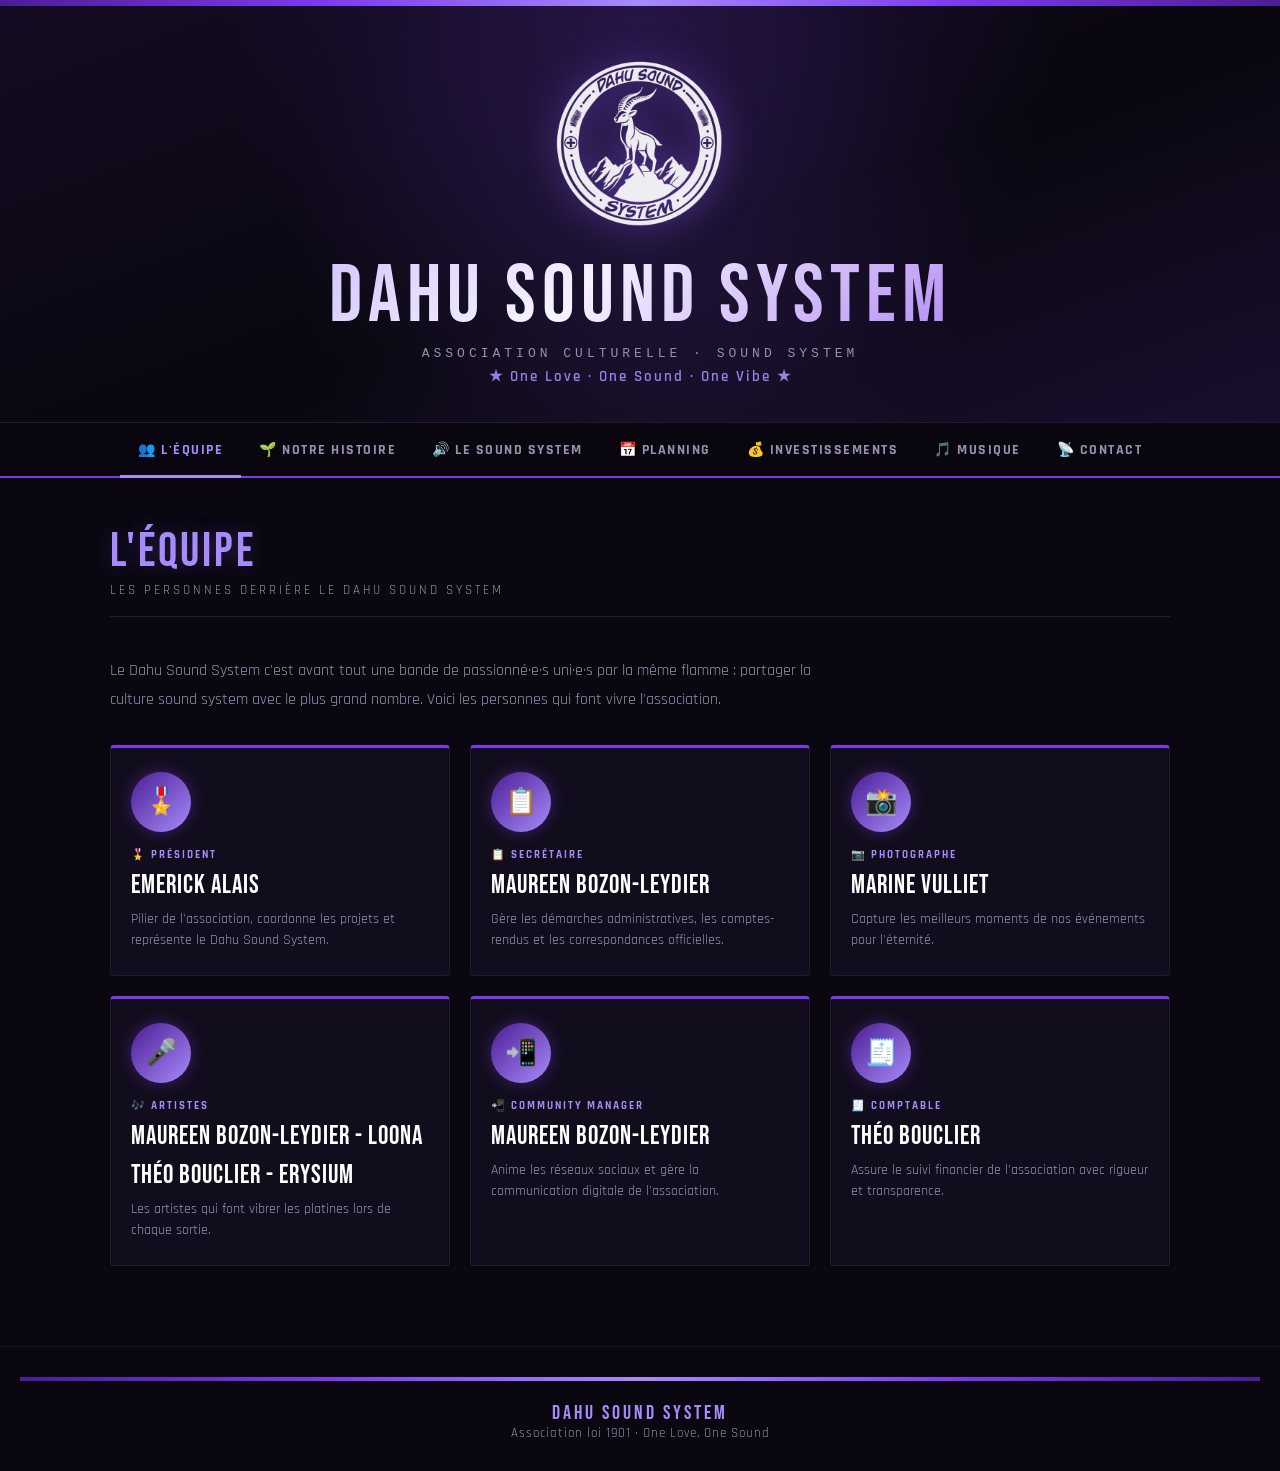
==== commit c11ad3c2: "Update description of DJs to artists" ====
--- a/index.html
+++ b/index.html
@@ -44,7 +44,7 @@
         <div class="card-role">🎶 Artistes</div>
         <div class="card-name">Maureen BOZON-LEYDIER - LOONA</div>
         <div class="card-name">Théo BOUCLIER - ERYSIUM</div>
-        <div class="card-desc">Les DJs et selectors qui font vibrer les platines lors de chaque sortie.</div>
+        <div class="card-desc">Les artistes qui font vibrer les platines lors de chaque sortie.</div>
       </div>
       <div class="card">
         <div class="card-avatar">📲</div>
--- a/css/style.css
+++ b/css/style.css
@@ -1,20 +1,27 @@
 /* ============================================================
    DAHU SOUND SYSTEM — Feuille de style partagée
+   Charte : Violet / Noir / Blanc (DA sound system néon)
    ============================================================ */
 
 :root {
-  --rasta-green: #1a7a1a;
-  --rasta-yellow: #f5c518;
-  --rasta-red: #c0392b;
-  --dark-bg: #0a0a0a;
-  --card-bg: #111111;
-  --card-border: #222222;
-  --text-main: #e8e8e8;
-  --text-muted: #888888;
-  --accent: #f5c518;
+  --violet:        #7c3aed;   /* violet principal */
+  --violet-light:  #a78bfa;   /* violet clair (accents, liens) */
+  --violet-glow:   #8b5cf6;   /* violet lumineux */
+  --violet-deep:   #4c1d95;   /* violet profond */
+  --link-blue:     #5eb3ff;   /* bleu clair pour les liens (lion'el...) */
+
+  --dark-bg:    #0a0710;      /* noir très légèrement violacé */
+  --card-bg:    #120d1c;
+  --card-border:#241a38;
+  --text-main:  #f2eefb;      /* blanc cassé */
+  --text-muted: #9a8fb0;      /* gris violacé */
+  --white:      #ffffff;
+  --accent:     var(--violet-light);
 }
 
 * { margin: 0; padding: 0; box-sizing: border-box; }
+
+html { scroll-behavior: smooth; }
 
 body {
   background: var(--dark-bg);
@@ -22,44 +29,59 @@
   font-family: 'Rajdhani', sans-serif;
   font-size: 17px;
   min-height: 100vh;
-}
-
-/* ── RASTA BANNER ── */
+  overflow-x: hidden;
+}
+
+img { max-width: 100%; display: block; }
+
+/* ── VIOLET BANNER ── */
 .rasta-banner {
   display: flex;
-  height: 8px;
+  height: 6px;
   position: sticky;
   top: 0;
   z-index: 1000;
-}
-.rasta-banner span { flex: 1; }
-.rasta-banner .r { background: var(--rasta-red); }
-.rasta-banner .y { background: var(--rasta-yellow); }
-.rasta-banner .g { background: var(--rasta-green); }
+  background: linear-gradient(90deg, var(--violet-deep), var(--violet), var(--violet-light), var(--violet), var(--violet-deep));
+}
+.rasta-banner span { display: none; }
 
 /* ── HERO ── */
 .hero {
   position: relative;
-  background: linear-gradient(160deg, #0d1a0d 0%, #0a0a0a 50%, #1a0a0a 100%);
-  padding: 60px 20px 40px;
+  background:
+    radial-gradient(circle at 50% 0%, rgba(124,58,237,0.18) 0%, transparent 55%),
+    linear-gradient(160deg, #140b22 0%, #0a0710 55%, #1a0e2e 100%);
+  padding: 48px 20px 36px;
   text-align: center;
   overflow: hidden;
-  border-bottom: 1px solid #222;
+  border-bottom: 1px solid var(--card-border);
 }
 .hero::before {
   content: '';
   position: absolute;
-  top: -80px; left: 50%; transform: translateX(-50%);
-  width: 600px; height: 600px;
-  background: radial-gradient(circle, rgba(245,197,24,0.07) 0%, transparent 70%);
+  top: -120px; left: 50%; transform: translateX(-50%);
+  width: 700px; height: 700px;
+  background: radial-gradient(circle, rgba(139,92,246,0.10) 0%, transparent 70%);
   pointer-events: none;
+}
+.hero-logo-img {
+  width: clamp(120px, 22vw, 180px);
+  height: auto;
+  margin: 0 auto 16px;
+  filter: drop-shadow(0 0 18px rgba(139,92,246,0.55));
+  transition: transform 0.3s ease, filter 0.3s ease;
+}
+.hero-logo-link { display: inline-block; }
+.hero-logo-link:hover .hero-logo-img {
+  transform: scale(1.04);
+  filter: drop-shadow(0 0 26px rgba(167,139,250,0.85));
 }
 .hero-logo {
   font-family: 'Bebas Neue', sans-serif;
-  font-size: clamp(48px, 10vw, 96px);
+  font-size: clamp(40px, 9vw, 82px);
   letter-spacing: 6px;
   line-height: 1;
-  background: linear-gradient(135deg, var(--rasta-green) 0%, var(--rasta-yellow) 50%, var(--rasta-red) 100%);
+  background: linear-gradient(135deg, var(--violet-light) 0%, var(--white) 45%, var(--violet) 100%);
   -webkit-background-clip: text;
   -webkit-text-fill-color: transparent;
   background-clip: text;
@@ -75,26 +97,35 @@
   margin-bottom: 6px;
 }
 .hero-tagline {
-  color: var(--rasta-yellow);
+  color: var(--violet-light);
   font-size: 15px;
   font-weight: 600;
   letter-spacing: 2px;
-  opacity: 0.8;
-}
-
-/* ── NAV ── */
+  opacity: 0.9;
+}
+
+/* ── NAV (desktop) ── */
 .nav-wrapper {
-  background: rgba(10,10,10,0.97);
-  border-bottom: 2px solid var(--rasta-green);
+  background: rgba(10,7,16,0.97);
+  backdrop-filter: blur(6px);
+  border-bottom: 2px solid var(--violet);
   position: sticky;
-  top: 8px;
+  top: 6px;
   z-index: 999;
-  overflow-x: auto;
-  white-space: nowrap;
+}
+.nav-inner {
+  max-width: 1100px;
+  margin: 0 auto;
+  display: flex;
+  align-items: center;
+  justify-content: space-between;
+  position: relative;
 }
 .nav {
-  display: inline-flex;
-  min-width: 100%;
+  display: flex;
+  flex-wrap: wrap;
+  justify-content: center;
+  width: 100%;
 }
 .nav-btn {
   background: none;
@@ -105,20 +136,35 @@
   font-weight: 700;
   letter-spacing: 1.5px;
   text-transform: uppercase;
-  padding: 16px 22px;
+  padding: 16px 18px;
   cursor: pointer;
   transition: all 0.2s;
   border-bottom: 3px solid transparent;
   position: relative;
   top: 2px;
-  flex-shrink: 0;
   text-decoration: none;
   display: inline-block;
-}
-.nav-btn:hover { color: var(--rasta-yellow); }
+  white-space: nowrap;
+}
+.nav-btn:hover { color: var(--violet-light); }
 .nav-btn.active {
-  color: var(--rasta-yellow);
-  border-bottom-color: var(--rasta-yellow);
+  color: var(--violet-light);
+  border-bottom-color: var(--violet-light);
+}
+
+/* Burger (caché sur desktop) */
+.nav-burger {
+  display: none;
+  background: none;
+  border: 1px solid var(--violet);
+  color: var(--violet-light);
+  width: 44px; height: 40px;
+  border-radius: 6px;
+  cursor: pointer;
+  font-size: 20px;
+  align-items: center;
+  justify-content: center;
+  margin: 8px 16px;
 }
 
 /* ── CONTENT ── */
@@ -127,8 +173,6 @@
   margin: 0 auto;
   padding: 50px 20px 80px;
 }
-
-/* Animation d'apparition de la page */
 .section { animation: fadeIn 0.35s ease; }
 
 @keyframes fadeIn {
@@ -141,9 +185,10 @@
   font-family: 'Bebas Neue', sans-serif;
   font-size: 48px;
   letter-spacing: 3px;
-  color: var(--rasta-yellow);
+  color: var(--violet-light);
   margin-bottom: 6px;
   line-height: 1;
+  text-shadow: 0 0 20px rgba(139,92,246,0.3);
 }
 .section-subtitle {
   color: var(--text-muted);
@@ -152,30 +197,45 @@
   text-transform: uppercase;
   margin-bottom: 40px;
   padding-bottom: 18px;
-  border-bottom: 1px solid #222;
+  border-bottom: 1px solid var(--card-border);
+}
+
+/* Liens dans le texte (bleu clair) */
+.prose a, .timeline-text a, .link-blue {
+  color: var(--link-blue);
+  text-decoration: none;
+  border-bottom: 1px dotted var(--link-blue);
+}
+.prose a:hover, .timeline-text a:hover, .link-blue:hover {
+  color: #93cbff;
+  border-bottom-style: solid;
 }
 
 /* ── CARDS ── */
 .cards-grid {
   display: grid;
-  grid-template-columns: repeat(auto-fill, minmax(220px, 1fr));
+  grid-template-columns: repeat(3, 1fr);
   gap: 20px;
   margin-top: 30px;
 }
 .card {
   background: var(--card-bg);
   border: 1px solid var(--card-border);
-  border-top: 3px solid var(--rasta-green);
+  border-top: 3px solid var(--violet);
   padding: 24px 20px;
-  border-radius: 2px;
-  transition: border-top-color 0.2s, transform 0.2s;
-}
-.card:hover { border-top-color: var(--rasta-yellow); transform: translateY(-3px); }
+  border-radius: 4px;
+  transition: border-top-color 0.2s, transform 0.2s, box-shadow 0.2s;
+}
+.card:hover {
+  border-top-color: var(--violet-light);
+  transform: translateY(-3px);
+  box-shadow: 0 8px 30px rgba(124,58,237,0.18);
+}
 .card-role {
   font-size: 11px;
   letter-spacing: 2px;
   text-transform: uppercase;
-  color: var(--rasta-green);
+  color: var(--violet-light);
   margin-bottom: 8px;
   font-weight: 700;
 }
@@ -184,6 +244,7 @@
   font-size: 26px;
   letter-spacing: 1px;
   margin-bottom: 8px;
+  color: var(--white);
 }
 .card-desc {
   color: var(--text-muted);
@@ -193,12 +254,13 @@
 .card-avatar {
   width: 60px; height: 60px;
   border-radius: 50%;
-  background: linear-gradient(135deg, var(--rasta-green), var(--rasta-yellow));
+  background: linear-gradient(135deg, var(--violet-deep), var(--violet-light));
   display: flex; align-items: center; justify-content: center;
   font-family: 'Bebas Neue', sans-serif;
   font-size: 26px;
-  color: #000;
+  color: #fff;
   margin-bottom: 16px;
+  box-shadow: 0 0 16px rgba(124,58,237,0.4);
 }
 
 /* ── TIMELINE ── */
@@ -214,13 +276,13 @@
   position: absolute;
   left: 49px; top: 40px;
   width: 2px; height: calc(100% + 32px);
-  background: linear-gradient(to bottom, var(--rasta-green), transparent);
+  background: linear-gradient(to bottom, var(--violet), transparent);
 }
 .timeline-item:last-child::before { display: none; }
 .timeline-year {
   font-family: 'Bebas Neue', sans-serif;
   font-size: 20px;
-  color: var(--rasta-yellow);
+  color: var(--violet-light);
   min-width: 60px;
   padding-top: 4px;
   text-align: center;
@@ -228,19 +290,18 @@
 .timeline-dot {
   width: 14px; height: 14px;
   border-radius: 50%;
-  background: var(--rasta-green);
+  background: var(--violet);
   margin-top: 8px;
   flex-shrink: 0;
-  box-shadow: 0 0 10px rgba(26,122,26,0.5);
+  box-shadow: 0 0 12px rgba(139,92,246,0.7);
 }
 .timeline-text h3 {
-  color: var(--text-main);
+  color: var(--white);
   font-size: 18px;
   font-weight: 700;
   margin-bottom: 4px;
 }
 .timeline-text p { color: var(--text-muted); font-size: 15px; line-height: 1.6; }
-.timeline-text a { color: var(--rasta-yellow); }
 
 /* ── SUB-TABS ── */
 .sub-nav {
@@ -250,8 +311,8 @@
   flex-wrap: wrap;
 }
 .sub-btn {
-  background: #151515;
-  border: 1px solid #333;
+  background: #18112a;
+  border: 1px solid #2e2148;
   color: var(--text-muted);
   font-family: 'Rajdhani', sans-serif;
   font-size: 13px;
@@ -261,13 +322,14 @@
   padding: 8px 18px;
   cursor: pointer;
   transition: all 0.2s;
-  border-radius: 2px;
-}
-.sub-btn:hover { color: var(--text-main); border-color: #555; }
+  border-radius: 4px;
+}
+.sub-btn:hover { color: var(--text-main); border-color: var(--violet); }
 .sub-btn.active {
-  background: var(--rasta-green);
-  border-color: var(--rasta-green);
+  background: var(--violet);
+  border-color: var(--violet);
   color: #fff;
+  box-shadow: 0 0 14px rgba(124,58,237,0.45);
 }
 .sub-section { display: none; }
 .sub-section.active { display: block; animation: fadeIn 0.25s ease; }
@@ -276,27 +338,68 @@
 .photo-grid {
   display: grid;
   grid-template-columns: repeat(auto-fill, minmax(240px, 1fr));
-  gap: 12px;
+  gap: 14px;
   margin-top: 20px;
 }
+.photo-item {
+  aspect-ratio: 3/4;
+  border-radius: 4px;
+  overflow: hidden;
+  border: 1px solid var(--card-border);
+  position: relative;
+  cursor: pointer;
+  transition: border-color 0.2s, transform 0.2s, box-shadow 0.2s;
+}
+.photo-item img {
+  width: 100%; height: 100%;
+  object-fit: cover;
+  transition: transform 0.4s ease;
+}
+.photo-item:hover {
+  border-color: var(--violet-light);
+  box-shadow: 0 6px 26px rgba(124,58,237,0.3);
+}
+.photo-item:hover img { transform: scale(1.06); }
 .photo-placeholder {
-  aspect-ratio: 4/3;
-  background: linear-gradient(135deg, #151515, #1a1a1a);
-  border: 1px solid #252525;
-  border-radius: 2px;
+  aspect-ratio: 3/4;
+  background: linear-gradient(135deg, #160f24, #1c1430);
+  border: 1px solid var(--card-border);
+  border-radius: 4px;
   display: flex;
   flex-direction: column;
   align-items: center;
   justify-content: center;
-  color: #333;
+  color: #463860;
   font-size: 13px;
   letter-spacing: 1px;
   text-transform: uppercase;
   gap: 8px;
   transition: border-color 0.2s;
-}
-.photo-placeholder:hover { border-color: var(--rasta-green); }
-.photo-placeholder svg { opacity: 0.3; }
+  text-align: center;
+  padding: 10px;
+}
+.photo-placeholder:hover { border-color: var(--violet); }
+.photo-placeholder svg { opacity: 0.35; }
+
+/* Lightbox */
+.lightbox {
+  display: none;
+  position: fixed;
+  inset: 0;
+  background: rgba(5,3,10,0.94);
+  z-index: 2000;
+  align-items: center;
+  justify-content: center;
+  padding: 20px;
+  cursor: zoom-out;
+}
+.lightbox.open { display: flex; }
+.lightbox img {
+  max-width: 92vw;
+  max-height: 90vh;
+  border-radius: 6px;
+  box-shadow: 0 0 60px rgba(124,58,237,0.5);
+}
 
 /* ── PLANNING TABLE ── */
 .planning-table {
@@ -310,17 +413,17 @@
   font-size: 11px;
   letter-spacing: 2px;
   text-transform: uppercase;
-  color: var(--rasta-green);
-  border-bottom: 2px solid #222;
+  color: var(--violet-light);
+  border-bottom: 2px solid var(--card-border);
   font-weight: 700;
 }
 .planning-table td {
   padding: 14px 16px;
-  border-bottom: 1px solid #1a1a1a;
+  border-bottom: 1px solid #181024;
   font-size: 15px;
   vertical-align: middle;
 }
-.planning-table tr:hover td { background: #111; }
+.planning-table tr:hover td { background: #140d20; }
 .badge {
   display: inline-block;
   padding: 3px 10px;
@@ -330,27 +433,30 @@
   letter-spacing: 1px;
   text-transform: uppercase;
 }
-.badge-confirmed { background: rgba(26,122,26,0.2); color: var(--rasta-green); border: 1px solid var(--rasta-green); }
-.badge-pending   { background: rgba(245,197,24,0.15); color: var(--rasta-yellow); border: 1px solid var(--rasta-yellow); }
+.badge-confirmed { background: rgba(124,58,237,0.22); color: var(--violet-light); border: 1px solid var(--violet); }
+.badge-pending   { background: rgba(167,139,250,0.12); color: var(--violet-light); border: 1px solid var(--violet-light); }
 
 /* ── BUDGET ── */
 .budget-total {
-  background: linear-gradient(135deg, #0d1a0d, #111);
-  border: 1px solid var(--rasta-green);
-  border-left: 5px solid var(--rasta-green);
+  background: linear-gradient(135deg, #1a0f2e, #120d1c);
+  border: 1px solid var(--violet);
+  border-left: 5px solid var(--violet-light);
   padding: 32px;
   margin-bottom: 30px;
   display: flex;
   align-items: center;
   gap: 30px;
   flex-wrap: wrap;
+  border-radius: 4px;
+  box-shadow: 0 0 30px rgba(124,58,237,0.12);
 }
 .budget-amount {
   font-family: 'Bebas Neue', sans-serif;
   font-size: 64px;
-  color: var(--rasta-yellow);
+  color: var(--violet-light);
   line-height: 1;
   letter-spacing: 2px;
+  text-shadow: 0 0 24px rgba(139,92,246,0.4);
 }
 .budget-label { color: var(--text-muted); font-size: 13px; letter-spacing: 2px; text-transform: uppercase; }
 .budget-rows { margin-top: 20px; }
@@ -359,12 +465,14 @@
   justify-content: space-between;
   align-items: center;
   padding: 14px 0;
-  border-bottom: 1px solid #1a1a1a;
-}
+  border-bottom: 1px solid #181024;
+  gap: 16px;
+}
+.budget-row > div:first-child { flex: 1; min-width: 0; }
 .budget-row-name { color: var(--text-main); font-weight: 600; }
-.budget-row-amount { color: var(--rasta-yellow); font-family: 'Ubuntu Mono', monospace; font-size: 15px; }
-.budget-row-bar { height: 3px; background: #1a1a1a; margin-top: 6px; border-radius: 2px; overflow: hidden; }
-.budget-row-fill { height: 100%; background: linear-gradient(90deg, var(--rasta-green), var(--rasta-yellow)); border-radius: 2px; }
+.budget-row-amount { color: var(--violet-light); font-family: 'Ubuntu Mono', monospace; font-size: 15px; white-space: nowrap; }
+.budget-row-bar { height: 4px; background: #1c1430; margin-top: 6px; border-radius: 2px; overflow: hidden; }
+.budget-row-fill { height: 100%; background: linear-gradient(90deg, var(--violet-deep), var(--violet-light)); border-radius: 2px; }
 
 /* ── MUSIC LINKS ── */
 .music-links { display: flex; flex-direction: column; gap: 14px; margin-top: 20px; }
@@ -378,9 +486,9 @@
   text-decoration: none;
   color: var(--text-main);
   transition: border-color 0.2s, transform 0.2s;
-  border-radius: 2px;
-}
-.music-link:hover { border-color: var(--rasta-yellow); transform: translateX(4px); }
+  border-radius: 4px;
+}
+.music-link:hover { border-color: var(--violet-light); transform: translateX(4px); }
 .music-link-icon {
   width: 44px; height: 44px;
   border-radius: 50%;
@@ -400,19 +508,28 @@
   background: var(--card-bg);
   border: 1px solid var(--card-border);
   padding: 20px;
-  border-radius: 2px;
+  border-radius: 4px;
   text-decoration: none;
   color: var(--text-main);
   transition: all 0.2s;
 }
-.contact-card:hover { border-color: var(--rasta-yellow); transform: translateY(-2px); }
+.contact-card:hover {
+  border-color: var(--violet-light);
+  transform: translateY(-2px);
+  box-shadow: 0 6px 24px rgba(124,58,237,0.2);
+}
 .contact-icon {
   width: 48px; height: 48px;
-  border-radius: 8px;
+  border-radius: 12px;
   display: flex; align-items: center; justify-content: center;
-  font-size: 22px;
   flex-shrink: 0;
-}
+  overflow: hidden;
+  padding: 8px;
+  background: linear-gradient(135deg, #ffffff 0%, #ede9fe 45%, #c4b5fd 100%);
+  box-shadow: 0 0 14px rgba(167,139,250,0.25);
+}
+.contact-icon svg { width: 26px; height: 26px; }
+.contact-icon img { width: 100%; height: 100%; object-fit: contain; }
 .contact-info strong { display: block; font-size: 15px; font-weight: 700; }
 .contact-info span { color: var(--text-muted); font-size: 13px; }
 
@@ -421,65 +538,139 @@
 .matos-card {
   background: var(--card-bg);
   border: 1px solid var(--card-border);
-  border-left: 4px solid var(--rasta-red);
+  border-left: 4px solid var(--violet);
   padding: 20px;
-  border-radius: 2px;
+  border-radius: 4px;
   text-decoration: none;
   color: var(--text-main);
   display: block;
   transition: all 0.2s;
 }
-.matos-card:hover { border-left-color: var(--rasta-yellow); transform: translateX(4px); }
+.matos-card:hover { border-left-color: var(--violet-light); transform: translateX(4px); }
 .matos-card strong { display: block; font-size: 16px; font-weight: 700; margin-bottom: 4px; }
 .matos-card span { color: var(--text-muted); font-size: 13px; }
+
+/* Encart d'avertissement */
+.warning-box {
+  background: rgba(124,58,237,0.08);
+  border: 1px solid var(--violet);
+  border-left: 4px solid var(--violet-light);
+  border-radius: 4px;
+  padding: 16px 20px;
+  margin-bottom: 24px;
+  color: var(--text-main);
+  font-size: 15px;
+  line-height: 1.6;
+}
+.warning-box strong { color: var(--violet-light); }
 
 /* ── DESCRIPTION TEXT ── */
 .prose {
   color: var(--text-muted);
   line-height: 1.8;
   font-size: 16px;
-  max-width: 700px;
+  max-width: 720px;
   margin-bottom: 30px;
 }
 .prose strong { color: var(--text-main); }
 .prose ul { margin: 12px 0 0 20px; }
 .prose li { margin-bottom: 6px; }
 
-/* ── RASTA STRIPE DIVIDER ── */
+/* ── VIOLET DIVIDER ── */
 .rasta-divider {
-  display: flex;
   height: 3px;
   margin: 30px 0;
   border-radius: 2px;
-  overflow: hidden;
-}
-.rasta-divider span { flex: 1; }
-.rasta-divider .r { background: var(--rasta-red); }
-.rasta-divider .y { background: var(--rasta-yellow); }
-.rasta-divider .g { background: var(--rasta-green); }
+  background: linear-gradient(90deg, transparent, var(--violet), var(--violet-light), var(--violet), transparent);
+}
+.rasta-divider span { display: none; }
 
 /* ── FOOTER ── */
 footer {
   text-align: center;
   padding: 30px 20px;
-  border-top: 1px solid #1a1a1a;
+  border-top: 1px solid #181024;
   color: var(--text-muted);
   font-size: 13px;
   letter-spacing: 1px;
 }
-.footer-rasta { display: flex; height: 4px; margin-bottom: 20px; }
-.footer-rasta span { flex: 1; }
-.footer-rasta .r { background: var(--rasta-red); }
-.footer-rasta .y { background: var(--rasta-yellow); }
-.footer-rasta .g { background: var(--rasta-green); }
+.footer-rasta {
+  height: 4px;
+  margin-bottom: 20px;
+  background: linear-gradient(90deg, var(--violet-deep), var(--violet), var(--violet-light), var(--violet), var(--violet-deep));
+}
+.footer-rasta span { display: none; }
+.footer-logo {
+  color: var(--violet-light);
+  font-family: 'Bebas Neue', sans-serif;
+  font-size: 20px;
+  letter-spacing: 3px;
+}
 
 /* ── SCROLLBAR ── */
-::-webkit-scrollbar { width: 6px; height: 6px; }
-::-webkit-scrollbar-track { background: #0a0a0a; }
-::-webkit-scrollbar-thumb { background: var(--rasta-green); border-radius: 3px; }
-
-@media (max-width: 600px) {
-  .nav-btn { padding: 14px 14px; font-size: 12px; }
-  .budget-amount { font-size: 44px; }
+::-webkit-scrollbar { width: 8px; height: 8px; }
+::-webkit-scrollbar-track { background: #0a0710; }
+::-webkit-scrollbar-thumb { background: var(--violet); border-radius: 4px; }
+::-webkit-scrollbar-thumb:hover { background: var(--violet-light); }
+
+/* ============================================================
+   RESPONSIVE
+   ============================================================ */
+
+/* Tablette */
+@media (max-width: 900px) {
+  .content { padding: 40px 18px 70px; }
+  .section-title { font-size: 42px; }
+  .cards-grid { grid-template-columns: 1fr 1fr; }
+}
+
+/* Mobile : menu burger déroulant */
+@media (max-width: 760px) {
+  .nav-inner { justify-content: flex-end; }
+  .nav-burger { display: flex; }
+
+  .nav {
+    display: none;
+    position: absolute;
+    top: 100%;
+    left: 0;
+    right: 0;
+    flex-direction: column;
+    background: rgba(14,9,22,0.99);
+    border-top: 1px solid var(--violet);
+    border-bottom: 2px solid var(--violet);
+    padding: 6px 0;
+  }
+  .nav.open { display: flex; animation: fadeIn 0.2s ease; }
+  .nav-btn {
+    top: 0;
+    width: 100%;
+    text-align: left;
+    padding: 14px 22px;
+    border-bottom: 1px solid #181024;
+    border-left: 3px solid transparent;
+  }
+  .nav-btn.active {
+    border-bottom-color: #181024;
+    border-left-color: var(--violet-light);
+    background: rgba(124,58,237,0.1);
+  }
+
+  .hero { padding: 36px 16px 28px; }
+  .hero-logo-img { width: 120px; }
   .section-title { font-size: 36px; }
-}
+  .budget-amount { font-size: 46px; }
+  .budget-total { padding: 24px; }
+  .photo-grid { grid-template-columns: repeat(auto-fill, minmax(150px, 1fr)); gap: 10px; }
+  .cards-grid { grid-template-columns: 1fr 1fr; gap: 14px; }
+  .planning-table th, .planning-table td { padding: 10px 8px; font-size: 13px; }
+}
+
+/* Petit mobile */
+@media (max-width: 460px) {
+  body { font-size: 16px; }
+  .cards-grid { grid-template-columns: 1fr; }
+  .matos-list, .contact-grid { grid-template-columns: 1fr; }
+  .hero-logo { font-size: 34px; letter-spacing: 3px; }
+  .photo-grid { grid-template-columns: 1fr 1fr; }
+}
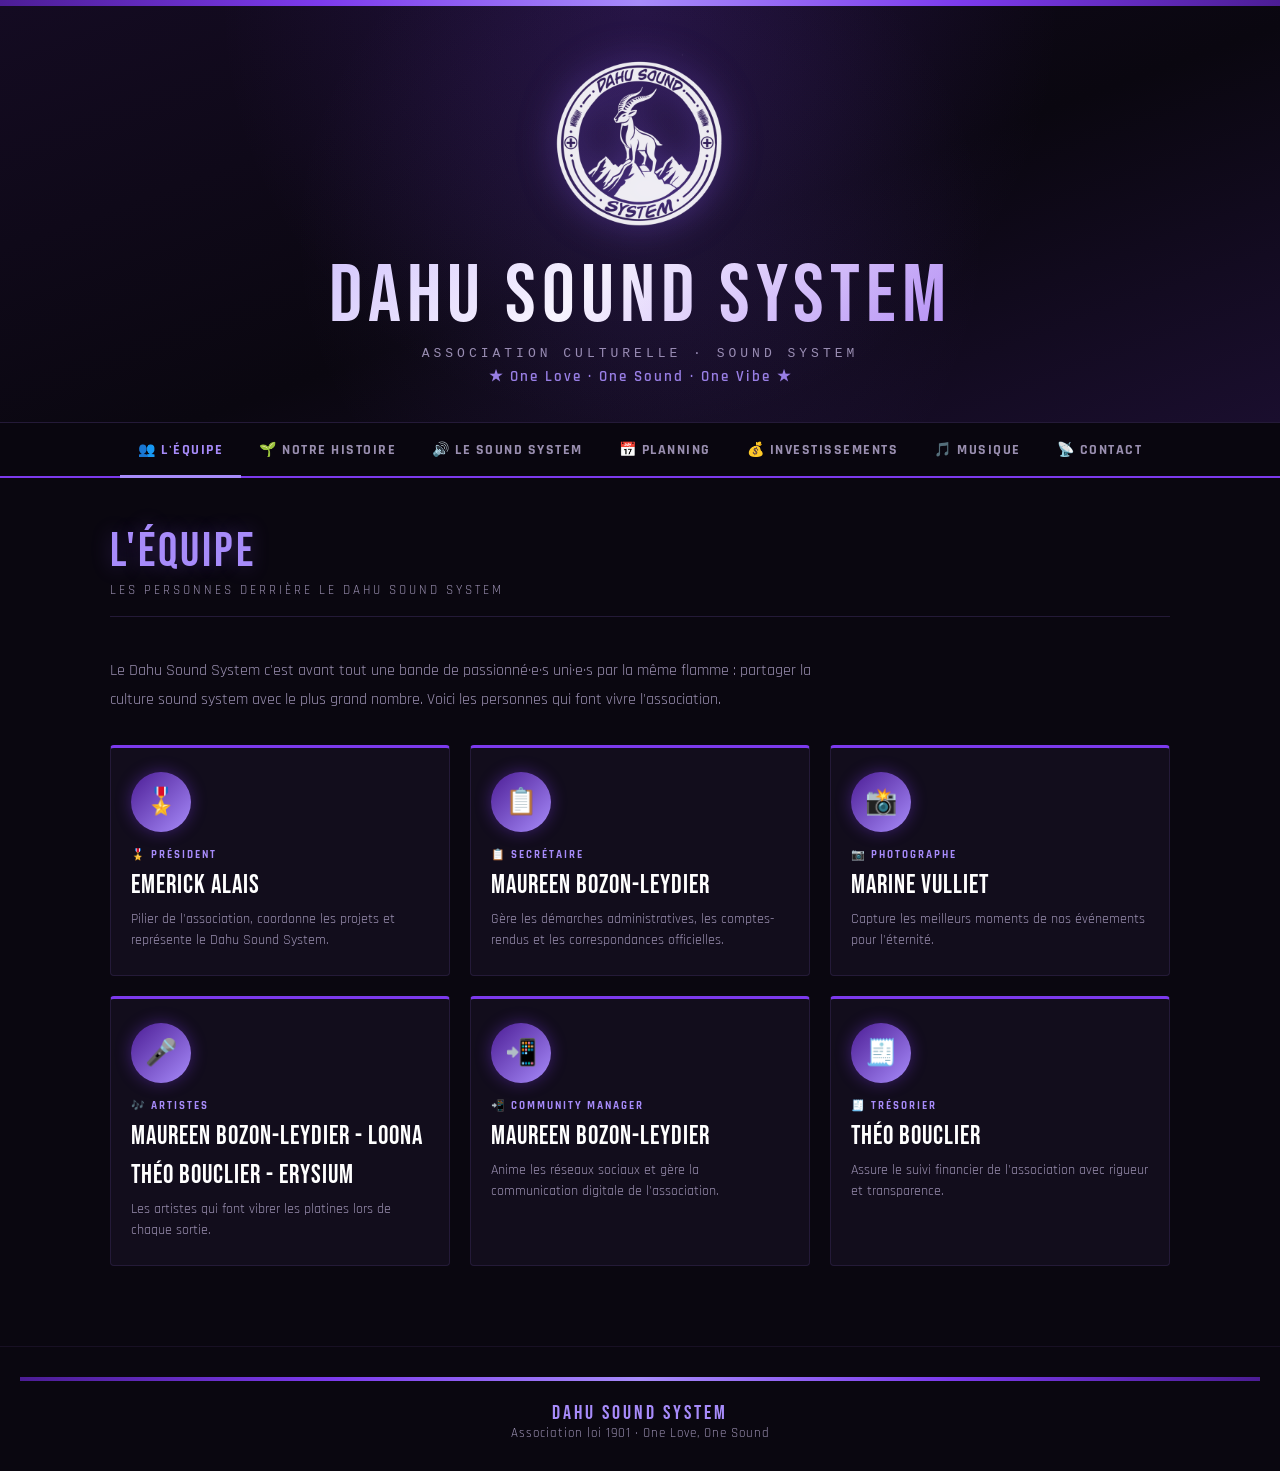
==== commit 1bbd3081: "Update index.html" ====
--- a/index.html
+++ b/index.html
@@ -54,7 +54,7 @@
       </div>
       <div class="card">
         <div class="card-avatar">🧾</div>
-        <div class="card-role">🧾 Comptable</div>
+        <div class="card-role">🧾 Trésorier</div>
         <div class="card-name">Théo BOUCLIER</div>
         <div class="card-desc">Assure le suivi financier de l'association avec rigueur et transparence.</div>
       </div>
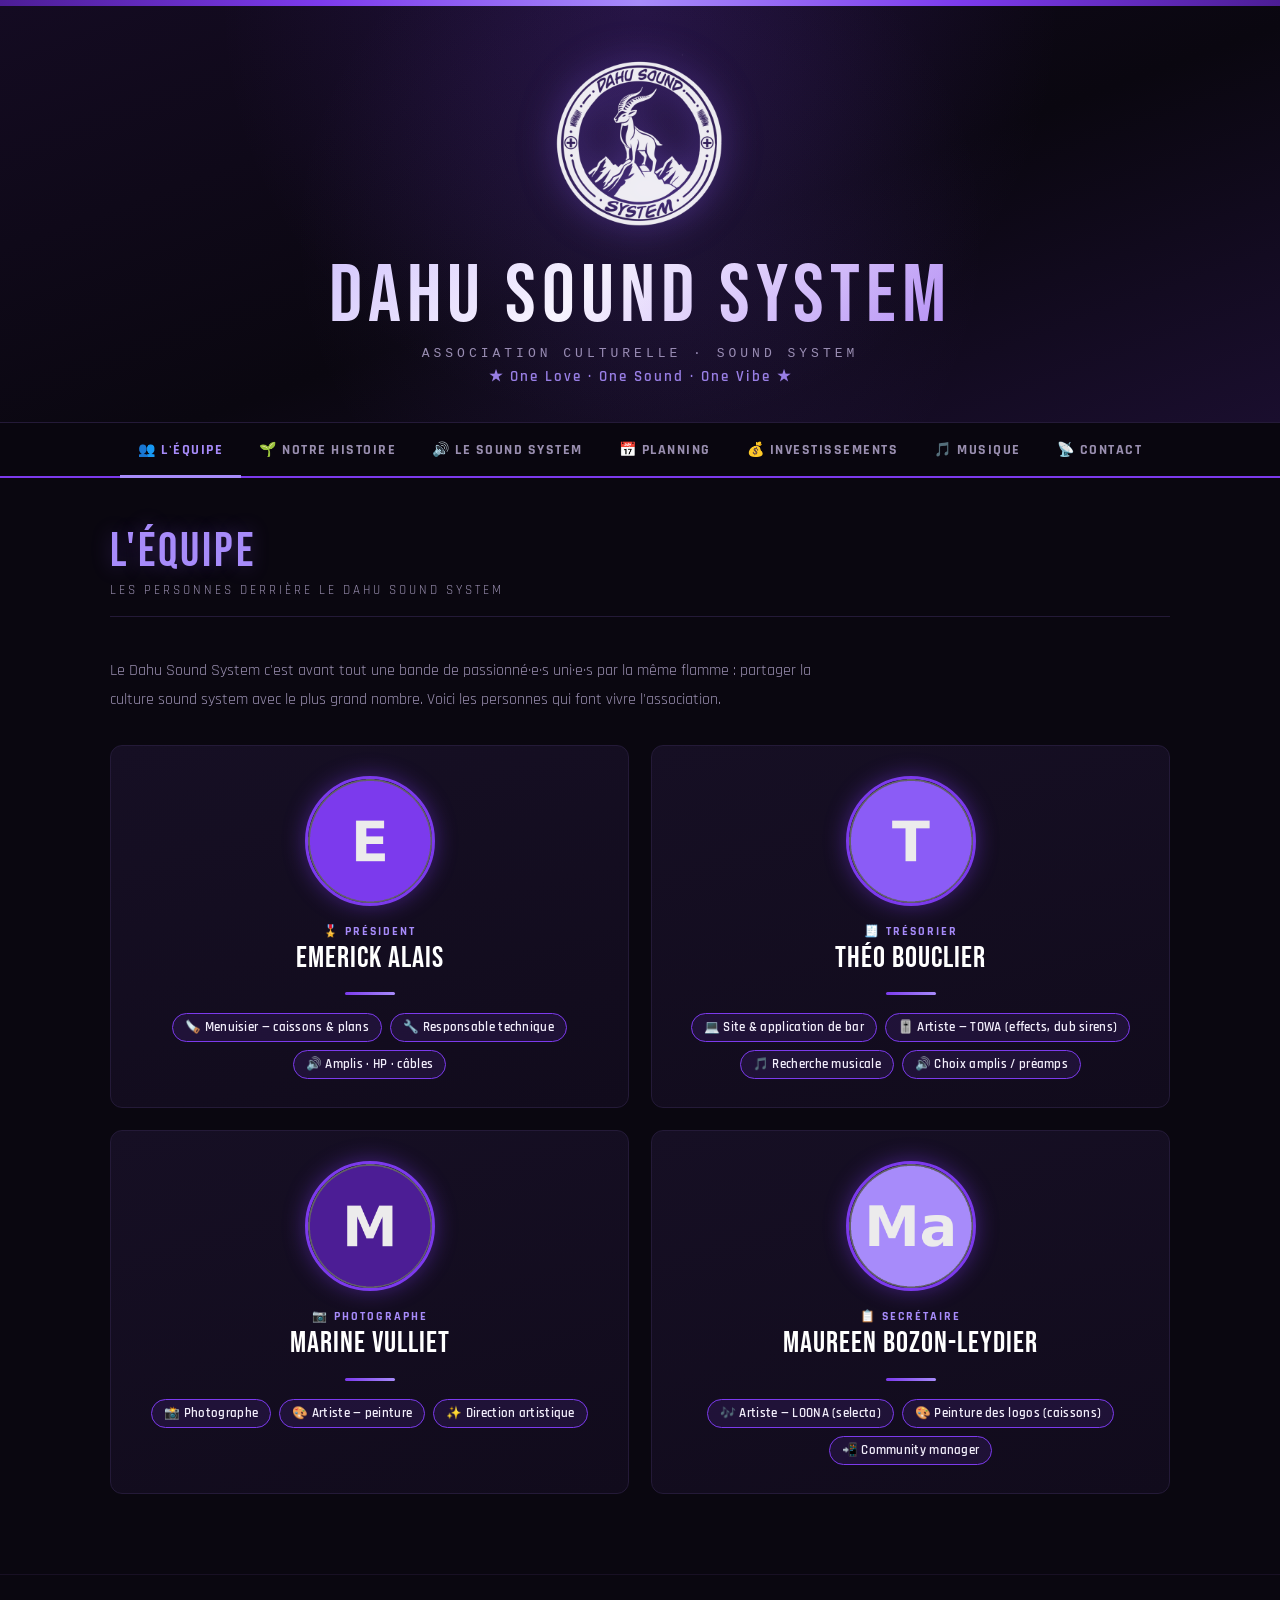
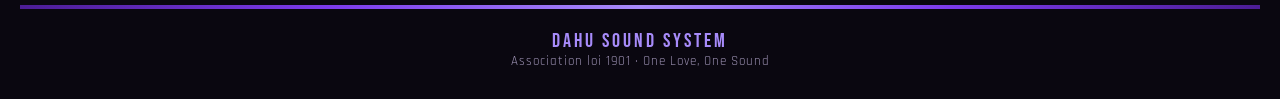
==== commit 92050ac6: "personnes page accueil" ====
--- a/index.html
+++ b/index.html
@@ -4,67 +4,82 @@
 <meta charset="UTF-8">
 <meta name="viewport" content="width=device-width, initial-scale=1.0">
 <title>Dahu Sound System — L'Équipe</title>
+<link rel="icon" type="image/png" href="images/logo-dahu-white.png">
 <link rel="preconnect" href="https://fonts.googleapis.com">
 <link rel="preconnect" href="https://fonts.gstatic.com" crossorigin>
 <link href="https://fonts.googleapis.com/css2?family=Bebas+Neue&family=Rajdhani:wght@400;600;700&family=Ubuntu+Mono&display=swap" rel="stylesheet">
 <link rel="stylesheet" href="css/style.css">
 </head>
 <body>
-
 <!-- En-tete commun (banniere + hero + menu) injecte par js/layout.js -->
 <div id="dahu-header"></div>
 <script src="js/layout.js"></script>
-
 <div class="content">
   <div class="section">
     <div class="section-title">L'Équipe</div>
     <div class="section-subtitle">Les personnes derrière le Dahu Sound System</div>
     <p class="prose">Le Dahu Sound System c'est avant tout une bande de passionné·e·s uni·e·s par la même flamme : partager la culture sound system avec le plus grand nombre. Voici les personnes qui font vivre l'association.</p>
-    <div class="cards-grid">
-      <div class="card">
-        <div class="card-avatar">🎖️</div>
-        <div class="card-role">🎖️ Président</div>
-        <div class="card-name">Emerick ALAIS</div>
-        <div class="card-desc">Pilier de l'association, coordonne les projets et représente le Dahu Sound System.</div>
+
+    <div class="team-grid">
+
+      <!-- Emerick (haut gauche) -->
+      <div class="member-card">
+        <img class="member-photo" src="images/imageemerick.png" alt="Emerick ALAIS">
+        <div class="member-role">🎖️ Président</div>
+        <div class="member-name">Emerick ALAIS</div>
+        <div class="member-divider"></div>
+        <div class="member-missions">
+          <span class="mission-tag">🪚 Menuisier — caissons &amp; plans</span>
+          <span class="mission-tag">🔧 Responsable technique</span>
+          <span class="mission-tag">🔊 Amplis · HP · câbles</span>
+        </div>
       </div>
-      <div class="card">
-        <div class="card-avatar">📋</div>
-        <div class="card-role">📋 Secrétaire</div>
-        <div class="card-name">Maureen BOZON-LEYDIER</div>
-        <div class="card-desc">Gère les démarches administratives, les comptes-rendus et les correspondances officielles.</div>
+
+      <!-- Théo (haut droite) -->
+      <div class="member-card">
+        <img class="member-photo" src="images/imagetheo.png" alt="Théo BOUCLIER">
+        <div class="member-role">🧾 Trésorier</div>
+        <div class="member-name">Théo BOUCLIER</div>
+        <div class="member-divider"></div>
+        <div class="member-missions">
+          <span class="mission-tag">💻 Site &amp; application de bar</span>
+          <span class="mission-tag">🎚️ Artiste — TOWA (effects, dub sirens)</span>
+          <span class="mission-tag">🎵 Recherche musicale</span>
+          <span class="mission-tag">🔊 Choix amplis / préamps</span>
+        </div>
       </div>
-      <div class="card">
-        <div class="card-avatar">📸</div>
-        <div class="card-role">📷 Photographe</div>
-        <div class="card-name">Marine VULLIET</div>
-        <div class="card-desc">Capture les meilleurs moments de nos événements pour l'éternité.</div>
+
+      <!-- Marine (bas gauche) -->
+      <div class="member-card">
+        <img class="member-photo" src="images/imagemarine.png" alt="Marine VULLIET">
+        <div class="member-role">📷 Photographe</div>
+        <div class="member-name">Marine VULLIET</div>
+        <div class="member-divider"></div>
+        <div class="member-missions">
+          <span class="mission-tag">📸 Photographe</span>
+          <span class="mission-tag">🎨 Artiste — peinture</span>
+          <span class="mission-tag">✨ Direction artistique</span>
+        </div>
       </div>
-      <div class="card">
-        <div class="card-avatar">🎤</div>
-        <div class="card-role">🎶 Artistes</div>
-        <div class="card-name">Maureen BOZON-LEYDIER - LOONA</div>
-        <div class="card-name">Théo BOUCLIER - ERYSIUM</div>
-        <div class="card-desc">Les artistes qui font vibrer les platines lors de chaque sortie.</div>
+
+      <!-- Maureen (bas droite) -->
+      <div class="member-card">
+        <img class="member-photo" src="images/imagemaureen.png" alt="Maureen BOZON-LEYDIER">
+        <div class="member-role">📋 Secrétaire</div>
+        <div class="member-name">Maureen BOZON-LEYDIER</div>
+        <div class="member-divider"></div>
+        <div class="member-missions">
+          <span class="mission-tag">🎶 Artiste — LOONA (selecta)</span>
+          <span class="mission-tag">🎨 Peinture des logos (caissons)</span>
+          <span class="mission-tag">📲 Community manager</span>
+        </div>
       </div>
-      <div class="card">
-        <div class="card-avatar">📲</div>
-        <div class="card-role">📲 Community Manager</div>
-        <div class="card-name">Maureen BOZON-LEYDIER</div>
-        <div class="card-desc">Anime les réseaux sociaux et gère la communication digitale de l'association.</div>
-      </div>
-      <div class="card">
-        <div class="card-avatar">🧾</div>
-        <div class="card-role">🧾 Trésorier</div>
-        <div class="card-name">Théo BOUCLIER</div>
-        <div class="card-desc">Assure le suivi financier de l'association avec rigueur et transparence.</div>
-      </div>
+
     </div>
   </div>
 </div>
-
 <!-- Pied de page commun injecte par js/layout.js -->
 <footer id="dahu-footer"></footer>
-
 <script src="js/script.js"></script>
 </body>
 </html>
--- a/css/style.css
+++ b/css/style.css
@@ -263,6 +263,83 @@
   box-shadow: 0 0 16px rgba(124,58,237,0.4);
 }
 
+/* ── CARTES MEMBRE (grille 2×2) ── */
+.team-grid {
+  display: grid;
+  grid-template-columns: 1fr 1fr;
+  gap: 22px;
+  margin-top: 30px;
+}
+.member-card {
+  background: linear-gradient(165deg, #160f24 0%, #110b1c 100%);
+  border: 1px solid var(--card-border);
+  border-radius: 12px;
+  padding: 30px 26px 28px;
+  text-align: center;
+  display: flex;
+  flex-direction: column;
+  align-items: center;
+  transition: border-color 0.2s, transform 0.2s, box-shadow 0.2s;
+}
+.member-card:hover {
+  border-color: var(--violet-light);
+  transform: translateY(-4px);
+  box-shadow: 0 12px 36px rgba(124,58,237,0.22);
+}
+.member-photo {
+  width: 130px;
+  height: 130px;
+  border-radius: 50%;
+  object-fit: cover;
+  border: 3px solid var(--violet);
+  background: #0e0a16;
+  margin-bottom: 18px;
+  box-shadow: 0 0 22px rgba(124,58,237,0.45);
+}
+.member-role {
+  font-size: 12px;
+  letter-spacing: 2px;
+  text-transform: uppercase;
+  color: var(--violet-light);
+  font-weight: 700;
+  margin-bottom: 4px;
+}
+.member-name {
+  font-family: 'Bebas Neue', sans-serif;
+  font-size: 30px;
+  letter-spacing: 1px;
+  color: #fff;
+  line-height: 1.05;
+  margin-bottom: 18px;
+}
+.member-divider {
+  width: 50px;
+  height: 3px;
+  border-radius: 2px;
+  background: linear-gradient(90deg, var(--violet), var(--violet-light));
+  margin: 0 auto 18px;
+}
+.member-missions {
+  display: flex;
+  flex-wrap: wrap;
+  gap: 8px;
+  justify-content: center;
+}
+.mission-tag {
+  display: inline-flex;
+  align-items: center;
+  gap: 5px;
+  background: rgba(124,58,237,0.12);
+  border: 1px solid var(--violet);
+  color: var(--text-main);
+  font-size: 12.5px;
+  font-weight: 600;
+  letter-spacing: 0.3px;
+  padding: 6px 12px;
+  border-radius: 20px;
+  line-height: 1.2;
+}
+
 /* ── TIMELINE ── */
 .timeline { margin-top: 30px; }
 .timeline-item {
@@ -564,6 +641,189 @@
 }
 .warning-box strong { color: var(--violet-light); }
 
+
+/* ── LISTE DE MATÉRIEL (4 colonnes) ── */
+.gear-grid {
+  display: grid;
+  grid-template-columns: repeat(4, 1fr);
+  gap: 16px;
+  margin-top: 24px;
+}
+.gear-block {
+  background: linear-gradient(160deg, #160f24 0%, #110b1c 100%);
+  border: 1px solid var(--card-border);
+  border-radius: 8px;
+  padding: 0;
+  overflow: hidden;
+  display: flex;
+  flex-direction: column;
+  transition: border-color 0.2s, transform 0.2s, box-shadow 0.2s;
+}
+.gear-block:hover {
+  border-color: var(--violet-light);
+  transform: translateY(-3px);
+  box-shadow: 0 8px 26px rgba(124,58,237,0.18);
+}
+.gear-block h3 {
+  font-family: 'Rajdhani', sans-serif;
+  font-weight: 700;
+  font-size: 15px;
+  letter-spacing: 0.5px;
+  color: #fff;
+  margin: 0;
+  padding: 14px 16px;
+  background: linear-gradient(135deg, var(--violet-deep), var(--violet));
+  display: flex;
+  align-items: center;
+  gap: 8px;
+  min-height: 52px;
+}
+.gear-list { list-style: none; padding: 8px 16px 16px; margin: 0; flex: 1; }
+.gear-list li {
+  display: flex;
+  align-items: baseline;
+  gap: 10px;
+  padding: 9px 0;
+  border-bottom: 1px solid #1c1430;
+  font-size: 14px;
+  line-height: 1.3;
+}
+.gear-list li:last-child { border-bottom: none; }
+.gear-qty {
+  font-family: 'Ubuntu Mono', monospace;
+  color: #fff;
+  font-weight: 700;
+  font-size: 13px;
+  flex-shrink: 0;
+  background: var(--violet);
+  border-radius: 4px;
+  padding: 1px 7px;
+}
+.gear-name { color: var(--text-main); }
+
+/* Câbles : bloc volontairement plus discret */
+.gear-block.gear-secondary { opacity: 0.75; }
+.gear-block.gear-secondary h3 {
+  background: #1c1430;
+  color: var(--text-muted);
+}
+.gear-block.gear-secondary .gear-list li { font-size: 12.5px; padding: 7px 0; }
+.gear-block.gear-secondary .gear-qty { background: #2e2148; color: var(--text-muted); }
+.gear-block.gear-secondary .gear-name { color: var(--text-muted); }
+
+/* ── PLANS TÉLÉCHARGEABLES (4 carrés identiques) ── */
+.plans-grid {
+  display: grid;
+  grid-template-columns: repeat(4, 1fr);
+  gap: 18px;
+  margin-top: 24px;
+}
+.plan-card {
+  background: var(--card-bg);
+  border: 1px solid var(--card-border);
+  border-radius: 10px;
+  overflow: hidden;
+  display: flex;
+  flex-direction: column;
+  transition: border-color 0.2s, transform 0.2s, box-shadow 0.2s;
+}
+.plan-card:hover {
+  border-color: var(--violet-light);
+  transform: translateY(-4px);
+  box-shadow: 0 10px 32px rgba(124,58,237,0.22);
+}
+/* Vignette carrée, image entièrement visible (contain) sur fond sombre */
+.plan-thumb {
+  display: block;
+  position: relative;
+  aspect-ratio: 1 / 1;
+  background: #0e0a16;
+  border-bottom: 1px solid var(--card-border);
+  cursor: zoom-in;
+  overflow: hidden;
+}
+.plan-thumb img {
+  width: 100%;
+  height: 100%;
+  object-fit: contain;
+  padding: 10px;
+  transition: transform 0.35s ease;
+}
+.plan-card:hover .plan-thumb img { transform: scale(1.04); }
+.plan-thumb::after {
+  content: '🔍';
+  position: absolute;
+  top: 8px; right: 8px;
+  background: rgba(10,7,16,0.75);
+  border: 1px solid var(--violet);
+  color: var(--violet-light);
+  font-size: 13px;
+  width: 30px; height: 30px;
+  display: flex; align-items: center; justify-content: center;
+  border-radius: 6px;
+  opacity: 0;
+  transition: opacity 0.2s;
+}
+.plan-thumb:hover::after { opacity: 1; }
+
+.plan-body {
+  padding: 14px 16px 16px;
+  display: flex;
+  flex-direction: column;
+  flex: 1;
+}
+.plan-title {
+  font-family: 'Bebas Neue', sans-serif;
+  font-size: 20px;
+  letter-spacing: 0.8px;
+  color: var(--violet-light);
+  line-height: 1.1;
+  margin-bottom: 8px;
+}
+.plan-sub {
+  color: var(--text-muted);
+  font-size: 11.5px;
+  line-height: 1.45;
+  margin-bottom: 14px;
+  flex: 1;
+}
+.plan-filename {
+  font-family: 'Ubuntu Mono', monospace;
+  font-size: 11px;
+  color: #6f6188;
+  word-break: break-word;
+  margin-bottom: 12px;
+  padding-left: 8px;
+  border-left: 2px solid var(--violet-deep);
+}
+.plan-actions { display: flex; flex-direction: column; gap: 8px; margin-top: auto; }
+.plan-btn {
+  display: flex;
+  align-items: center;
+  justify-content: center;
+  gap: 8px;
+  font-size: 13px;
+  font-weight: 700;
+  letter-spacing: 0.4px;
+  text-decoration: none;
+  padding: 9px 12px;
+  border-radius: 6px;
+  transition: all 0.2s;
+}
+.plan-btn svg { width: 18px; height: 18px; flex-shrink: 0; }
+.plan-btn-img {
+  color: var(--violet-light);
+  border: 1px solid var(--violet);
+  background: rgba(124,58,237,0.08);
+}
+.plan-btn-img:hover { background: rgba(124,58,237,0.2); }
+.plan-btn-pdf {
+  color: #fff;
+  background: #d6332b;
+  border: 1px solid #d6332b;
+}
+.plan-btn-pdf:hover { background: #e8443c; border-color: #e8443c; }
+
 /* ── DESCRIPTION TEXT ── */
 .prose {
   color: var(--text-muted);
@@ -622,6 +882,8 @@
   .content { padding: 40px 18px 70px; }
   .section-title { font-size: 42px; }
   .cards-grid { grid-template-columns: 1fr 1fr; }
+  .gear-grid { grid-template-columns: 1fr 1fr; }
+  .plans-grid { grid-template-columns: 1fr 1fr; }
 }
 
 /* Mobile : menu burger déroulant */
@@ -670,7 +932,10 @@
 @media (max-width: 460px) {
   body { font-size: 16px; }
   .cards-grid { grid-template-columns: 1fr; }
+  .team-grid { grid-template-columns: 1fr; }
   .matos-list, .contact-grid { grid-template-columns: 1fr; }
   .hero-logo { font-size: 34px; letter-spacing: 3px; }
   .photo-grid { grid-template-columns: 1fr 1fr; }
-}
+  .gear-grid { grid-template-columns: 1fr; }
+  .plans-grid { grid-template-columns: 1fr 1fr; }
+}
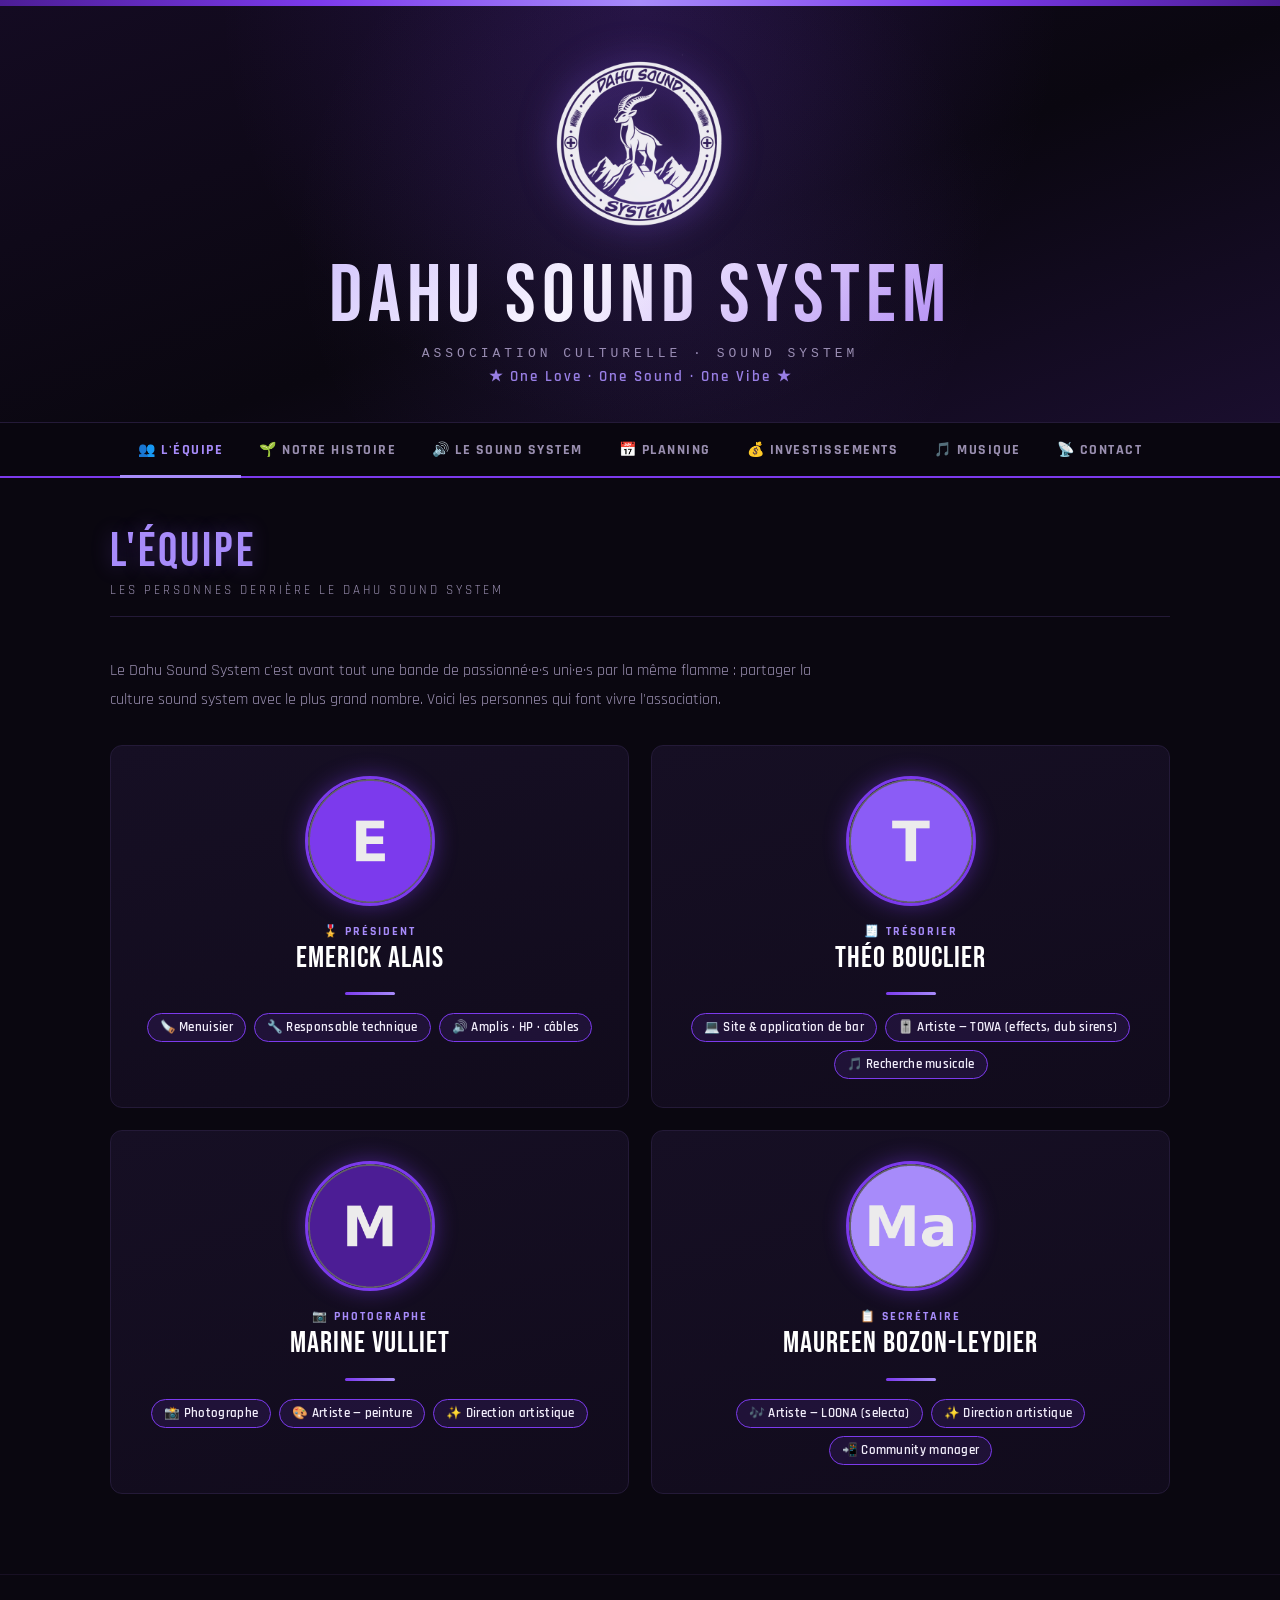
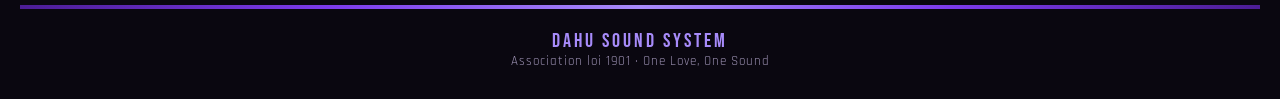
==== commit 31cfb35f: "MAJ Taches des membres" ====
--- a/index.html
+++ b/index.html
@@ -29,7 +29,7 @@
         <div class="member-name">Emerick ALAIS</div>
         <div class="member-divider"></div>
         <div class="member-missions">
-          <span class="mission-tag">🪚 Menuisier — caissons &amp; plans</span>
+          <span class="mission-tag">🪚 Menuisier</span>
           <span class="mission-tag">🔧 Responsable technique</span>
           <span class="mission-tag">🔊 Amplis · HP · câbles</span>
         </div>
@@ -45,7 +45,6 @@
           <span class="mission-tag">💻 Site &amp; application de bar</span>
           <span class="mission-tag">🎚️ Artiste — TOWA (effects, dub sirens)</span>
           <span class="mission-tag">🎵 Recherche musicale</span>
-          <span class="mission-tag">🔊 Choix amplis / préamps</span>
         </div>
       </div>
 
@@ -70,7 +69,7 @@
         <div class="member-divider"></div>
         <div class="member-missions">
           <span class="mission-tag">🎶 Artiste — LOONA (selecta)</span>
-          <span class="mission-tag">🎨 Peinture des logos (caissons)</span>
+          <span class="mission-tag">✨ Direction artistique</span>
           <span class="mission-tag">📲 Community manager</span>
         </div>
       </div>
--- a/css/style.css
+++ b/css/style.css
@@ -201,12 +201,12 @@
 }
 
 /* Liens dans le texte (bleu clair) */
-.prose a, .timeline-text a, .link-blue {
+.link-blue {
   color: var(--link-blue);
   text-decoration: none;
   border-bottom: 1px dotted var(--link-blue);
 }
-.prose a:hover, .timeline-text a:hover, .link-blue:hover {
+.link-blue:hover {
   color: #93cbff;
   border-bottom-style: solid;
 }
@@ -344,6 +344,7 @@
 .timeline { margin-top: 30px; }
 .timeline-item {
   display: flex;
+  align-items: flex-start;
   gap: 24px;
   margin-bottom: 32px;
   position: relative;
@@ -351,27 +352,31 @@
 .timeline-item::before {
   content: '';
   position: absolute;
-  left: 49px; top: 40px;
+  left: 121px; top: 22px;
   width: 2px; height: calc(100% + 32px);
   background: linear-gradient(to bottom, var(--violet), transparent);
+  transform: translateX(-1px);
 }
 .timeline-item:last-child::before { display: none; }
 .timeline-year {
   font-family: 'Bebas Neue', sans-serif;
   font-size: 20px;
   color: var(--violet-light);
-  min-width: 60px;
-  padding-top: 4px;
-  text-align: center;
+  width: 90px;
+  flex-shrink: 0;
+  padding-top: 2px;
+  text-align: right;
+  white-space: nowrap;
 }
 .timeline-dot {
   width: 14px; height: 14px;
   border-radius: 50%;
   background: var(--violet);
-  margin-top: 8px;
+  margin-top: 6px;
   flex-shrink: 0;
   box-shadow: 0 0 12px rgba(139,92,246,0.7);
 }
+.timeline-text { flex: 1; min-width: 0; }
 .timeline-text h3 {
   color: var(--white);
   font-size: 18px;
@@ -512,6 +517,25 @@
 }
 .badge-confirmed { background: rgba(124,58,237,0.22); color: var(--violet-light); border: 1px solid var(--violet); }
 .badge-pending   { background: rgba(167,139,250,0.12); color: var(--violet-light); border: 1px solid var(--violet-light); }
+.badge-done      { background: rgba(94,179,255,0.12); color: var(--link-blue); border: 1px solid var(--link-blue); }
+
+/* Lien Instagram dans le tableau planning */
+.planning-insta {
+  display: inline-flex;
+  align-items: center;
+  justify-content: center;
+  width: 34px; height: 34px;
+  border-radius: 9px;
+  background: linear-gradient(135deg, #ffffff 0%, #ede9fe 45%, #c4b5fd 100%);
+  padding: 5px;
+  transition: transform 0.2s, box-shadow 0.2s;
+}
+.planning-insta:hover {
+  transform: scale(1.1);
+  box-shadow: 0 0 14px rgba(167,139,250,0.5);
+}
+.planning-insta img { width: 100%; height: 100%; object-fit: contain; }
+.planning-link-empty { color: #463860; font-size: 18px; }
 
 /* ── BUDGET ── */
 .budget-total {
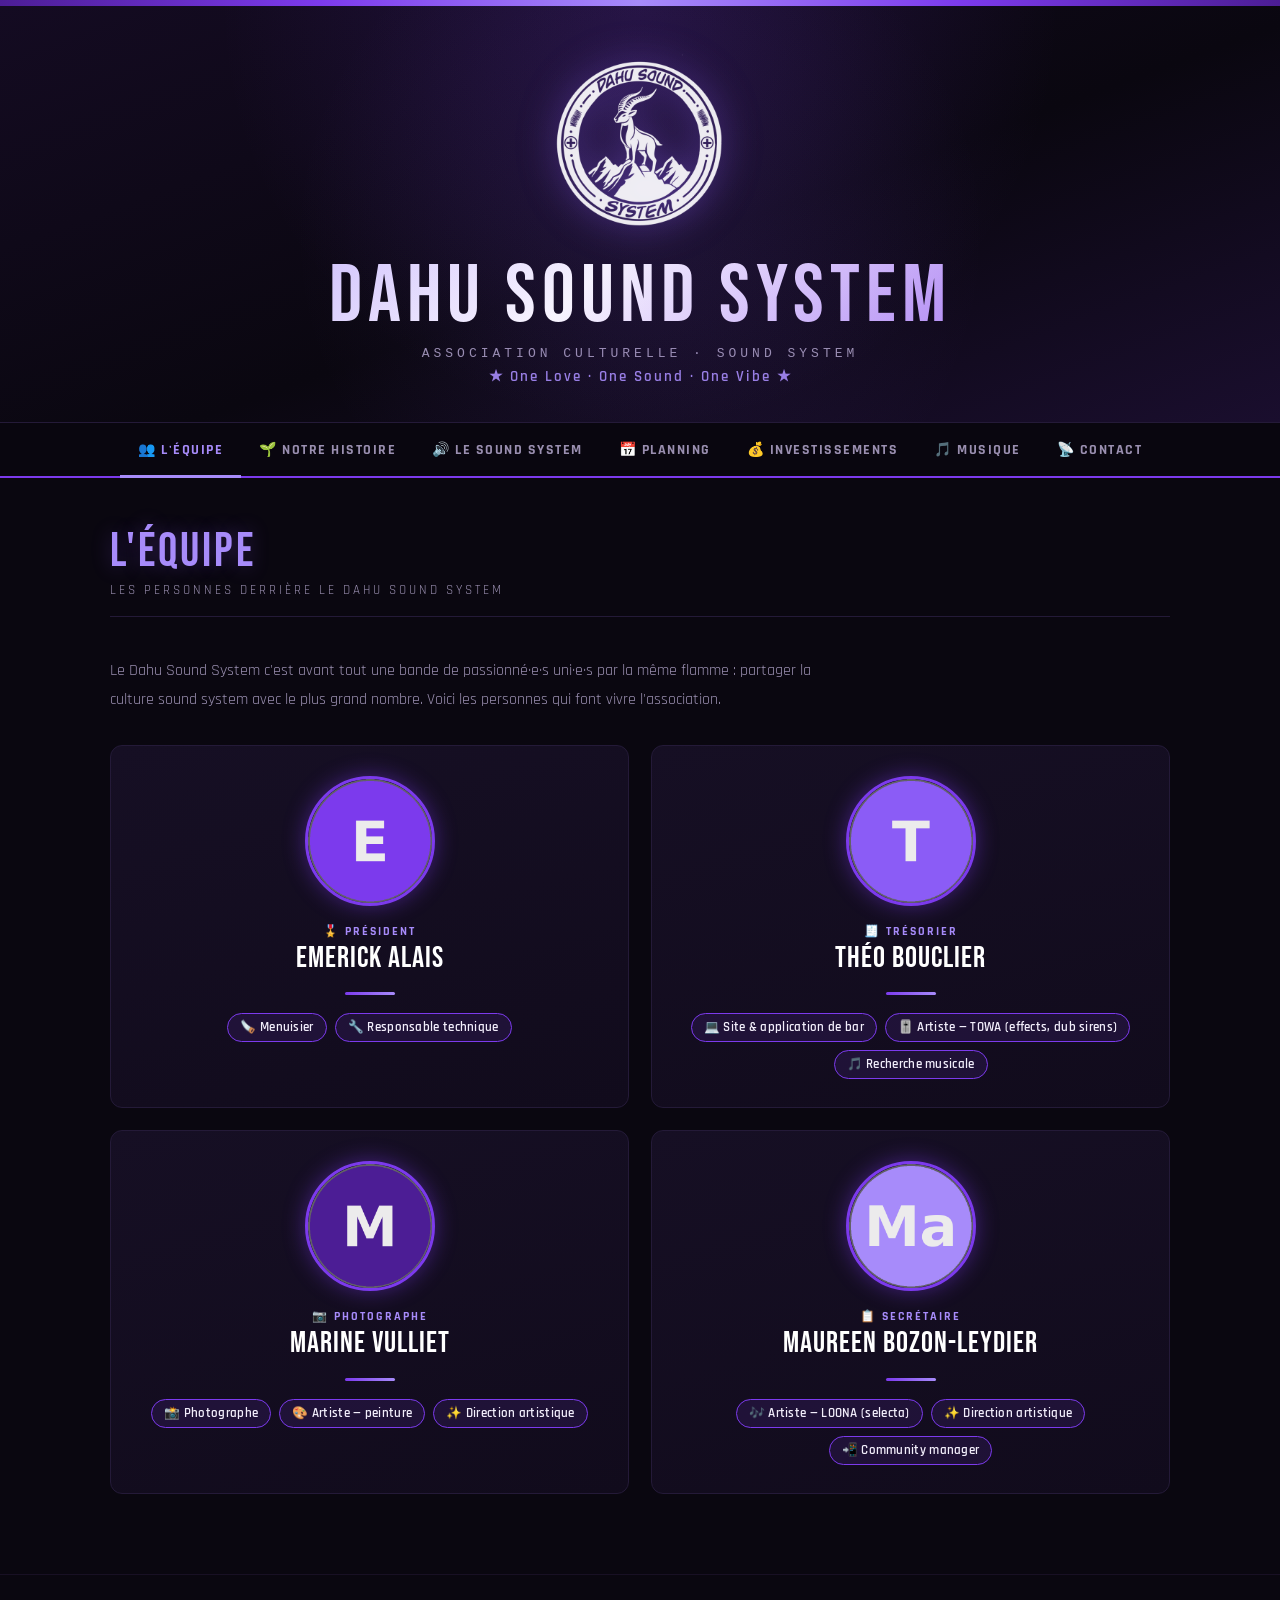
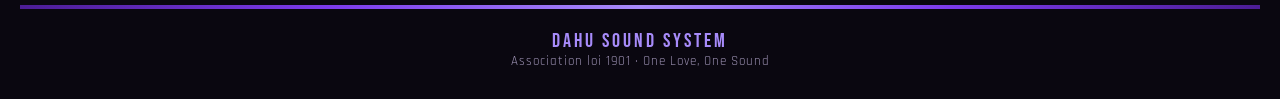
==== commit ca9e7446: "MAJ membres" ====
--- a/index.html
+++ b/index.html
@@ -31,7 +31,6 @@
         <div class="member-missions">
           <span class="mission-tag">🪚 Menuisier</span>
           <span class="mission-tag">🔧 Responsable technique</span>
-          <span class="mission-tag">🔊 Amplis · HP · câbles</span>
         </div>
       </div>
 
